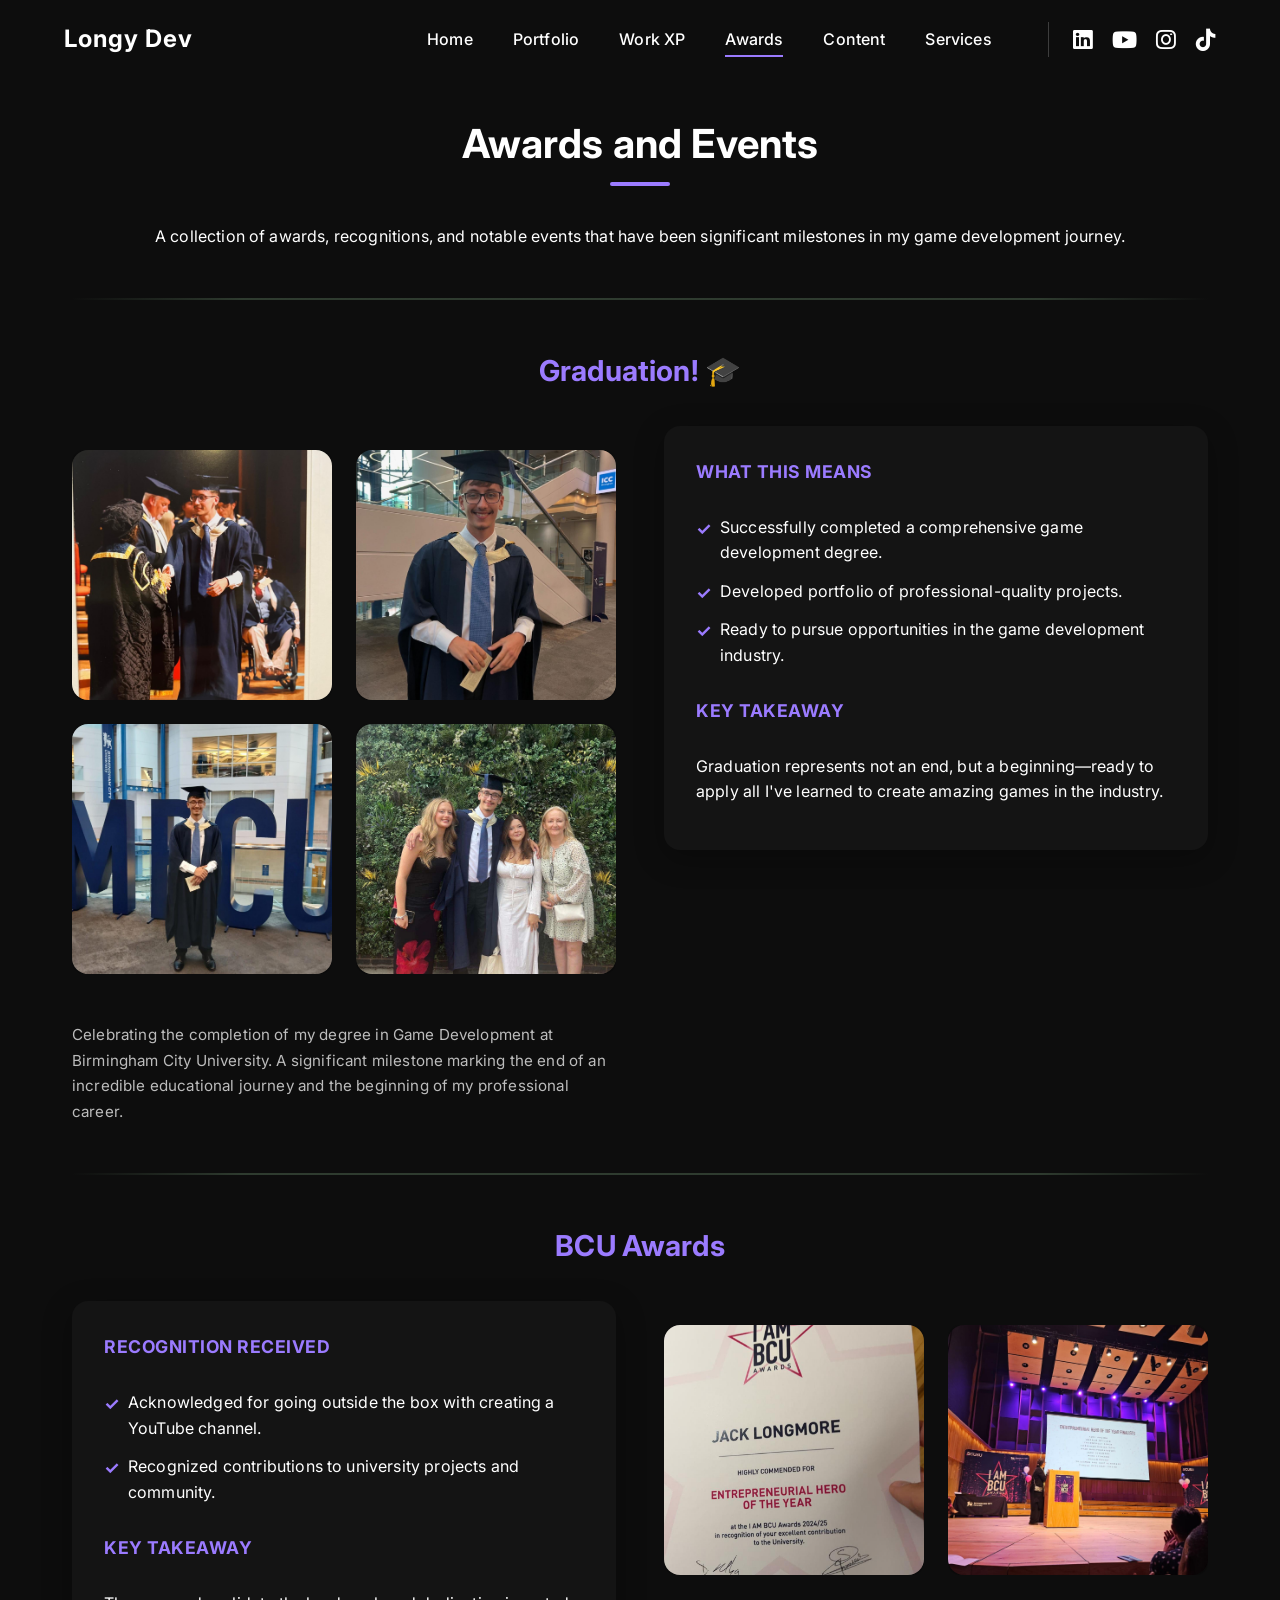
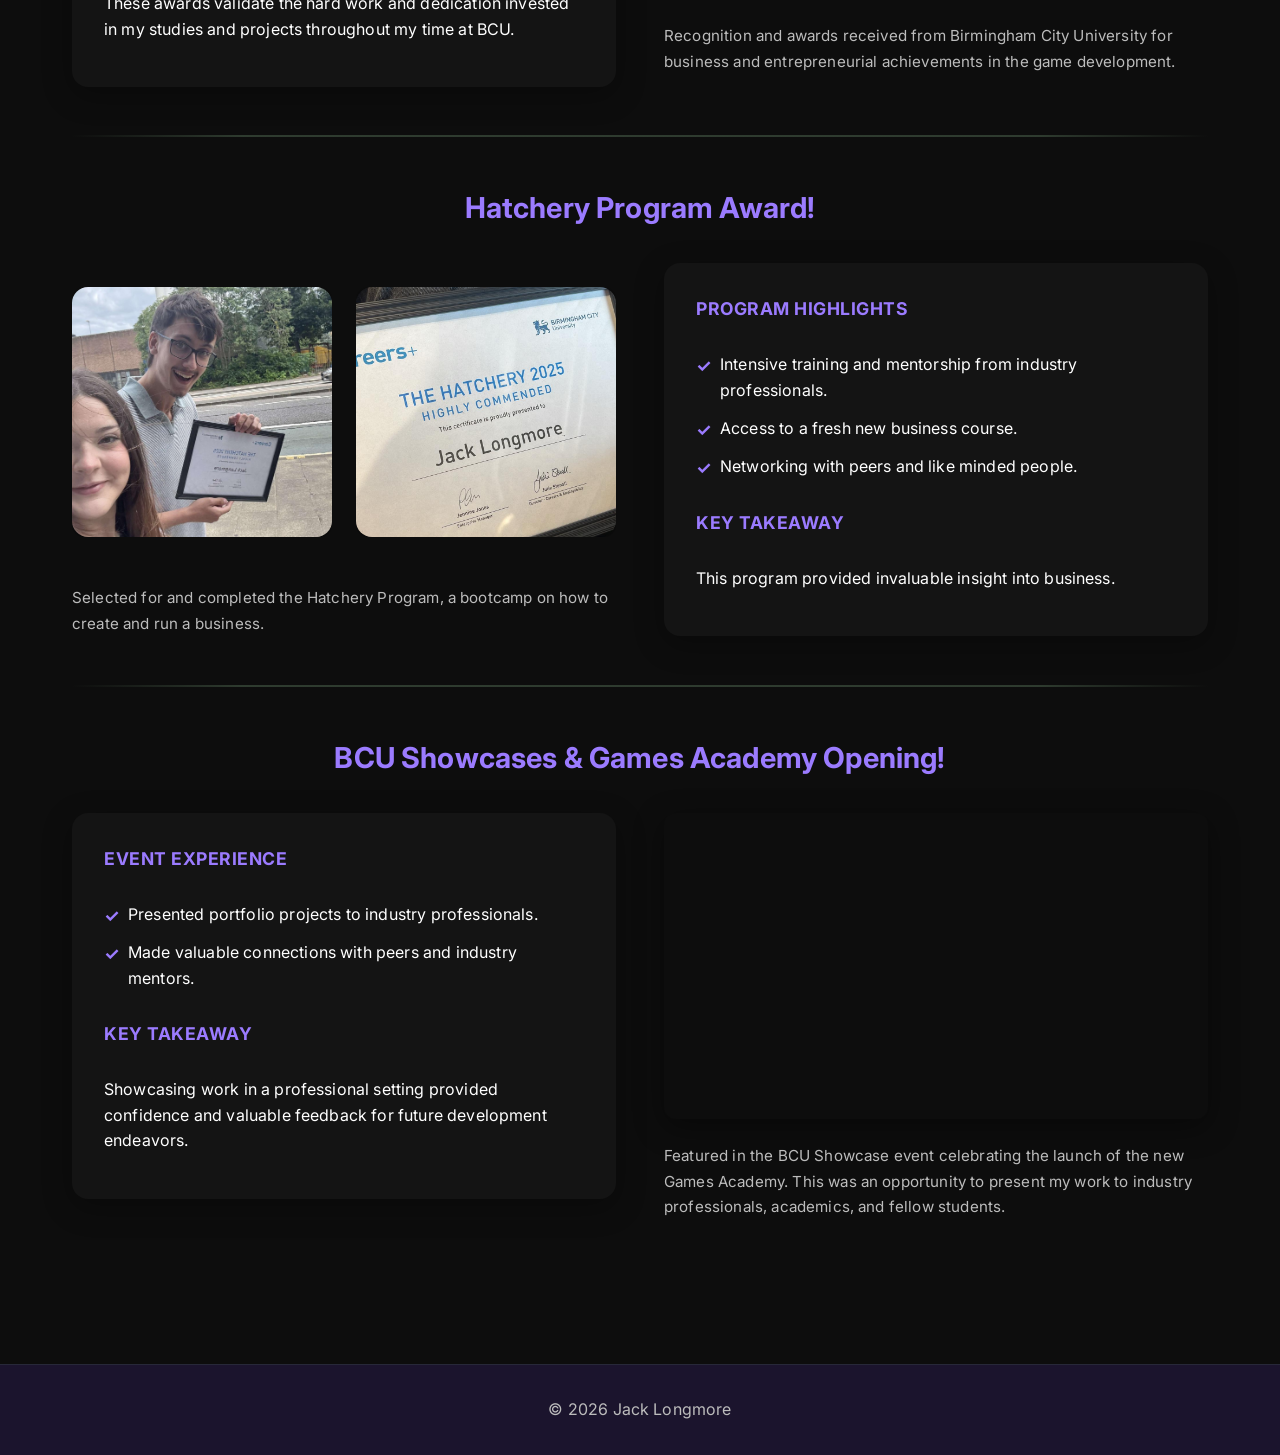
==== awards.html @ f1a42972 "Website" ====
<!DOCTYPE html>
<html lang="en">
<head>
  <meta charset="UTF-8" />
  <meta name="viewport" content="width=device-width, initial-scale=1.0" />
  <title>Awards - Jack Longmore</title>
  <link rel="icon" href="./NewImages/TempStudioLogo/My%20Logo%20Transparent.png" type="image/png">
  <link rel="apple-touch-icon" href="./NewImages/TempStudioLogo/My%20Logo%20Transparent.png">
  <!-- Google Fonts: Inter -->
  <link href="https://fonts.googleapis.com/css2?family=Inter:wght@400;600;700;900&display=swap" rel="stylesheet">
  <link rel="stylesheet" href="style.css" />
  <link rel="stylesheet" href="slideshow.css" />
  <link rel="stylesheet" href="expandable.css" />
  <link rel="stylesheet" href="contact.css" />
  <link rel="stylesheet" href="https://cdnjs.cloudflare.com/ajax/libs/font-awesome/6.5.1/css/all.min.css">
</head>
<body>

  <!-- Sidebar -->
  <div class="sidebar" style="display: none; opacity: 0; transition: opacity 0.3s ease; pointer-events: none;" id="mainSidebar">
    <a href="#events"><span>Awards</span></a>
  </div>

  <!-- Top navigation -->
  <nav>
    <div class="nav-left">
      <a href="index.html" class="nav-logo-link">
        <img id="logo" src="NewImages/TempStudioLogo/My%20Logo%20Transparent.png" alt="Longmore Game Studios LTD" class="nav-logo">
        <span>Longy Dev</span>
      </a>
    </div>
    <div class="nav-right">
      <a href="index.html">Home</a>
      <a href="portfolio.html">Portfolio</a>
      <a href="work-experience.html">Work XP</a>
      <a href="awards.html" class="current">Awards</a>
      <a href="content.html">Content</a>
      <a href="freelance.html">Services</a>
      <div class="socials">
        <a href="https://www.linkedin.com/in/jacklongmorein/" target="_blank"><i class="fab fa-linkedin"></i></a>
        <a href="https://www.youtube.com/@LongyDev" target="_blank"><i class="fab fa-youtube"></i></a>
        <a href="https://www.instagram.com/longy_dev" target="_blank"><i class="fab fa-instagram"></i></a>
        <a href="https://www.tiktok.com/@longydev" target="_blank"><i class="fab fa-tiktok"></i></a>
      </div>
    </div>
    <div class="nav-hamburger" id="navHamburger" onclick="this.classList.toggle('active'); document.getElementById('navDropdown').classList.toggle('active');">&#9776;</div>
    <div class="nav-dropdown" id="navDropdown">
      <a href="index.html" onclick="document.getElementById('navHamburger').classList.remove('active'); document.getElementById('navDropdown').classList.remove('active');">Home</a>
      <a href="portfolio.html" onclick="document.getElementById('navHamburger').classList.remove('active'); document.getElementById('navDropdown').classList.remove('active');">Portfolio</a>
      <a href="work-experience.html" onclick="document.getElementById('navHamburger').classList.remove('active'); document.getElementById('navDropdown').classList.remove('active');">Work XP</a>
      <a href="awards.html" class="current" onclick="document.getElementById('navHamburger').classList.remove('active'); document.getElementById('navDropdown').classList.remove('active');">Awards</a>
      <a href="content.html" onclick="document.getElementById('navHamburger').classList.remove('active'); document.getElementById('navDropdown').classList.remove('active');">Content</a>
      <a href="freelance.html" onclick="document.getElementById('navHamburger').classList.remove('active'); document.getElementById('navDropdown').classList.remove('active');">Services</a>
      <div class="dropdown-socials">
        <a href="https://www.linkedin.com/in/jacklongmorein/" target="_blank"><i class="fab fa-linkedin"></i></a>
        <a href="https://www.youtube.com/@LongyDev" target="_blank"><i class="fab fa-youtube"></i></a>
        <a href="https://www.instagram.com/longy_dev" target="_blank"><i class="fab fa-instagram"></i></a>
        <a href="https://www.tiktok.com/@longydev" target="_blank"><i class="fab fa-tiktok"></i></a>
      </div>
    </div>
  </nav>

  <!-- AWARDS AND EVENTS -->
  <section id="events" style="padding: 4rem 2rem;">
    <h2>Awards and Events</h2>

    <p style="text-align: center;">A collection of awards, recognitions, and notable events that have been significant milestones in my game development journey.</p>

    <!-- GRADUATION -->
    <div style="border-top: 2px solid rgba(124, 166, 126, 0.3); border-image: linear-gradient(to right, transparent, rgba(124, 166, 126, 0.3) 15%, rgba(124, 166, 126, 0.3) 85%, transparent) 1; margin: 3rem 0;"></div>
    
    <div class="project-showcase">
      <h3>Graduation! 🎓</h3>
      <div class="project-content">
        <div class="project-media">
          <div class="gallery">
            <div class="gallery-item"><img src="Images/SlideShow/Grad.png" alt="Graduation"></div>
            <div class="gallery-item"><img src="Images/SlideShow/Grad2.jpeg" alt="Graduation"></div>
            <div class="gallery-item"><img src="Images/SlideShow/Grad3.jpeg" alt="Graduation"></div>
            <div class="gallery-item"><img src="Images/SlideShow/Grad4.jpeg" alt="Graduation"></div>
          </div>
          <p>Celebrating the completion of my degree in Game Development at Birmingham City University. A significant milestone marking the end of an incredible educational journey and the beginning of my professional career.</p>
        </div>
        <div class="project-sidebar">
          <div class="card highlight">
            <h4>What This Means</h4>
            <ul>
              <li>Successfully completed a comprehensive game development degree.</li>
              <li>Developed portfolio of professional-quality projects.</li>
              <li>Ready to pursue opportunities in the game development industry.</li>
            </ul>
            <h4 style="margin-top: 1rem;">Key Takeaway</h4>
            <p>Graduation represents not an end, but a beginning—ready to apply all I've learned to create amazing games in the industry.</p>
          </div>
        </div>
      </div>
    </div>

    <!-- BCU AWARDS -->
    <div style="border-top: 2px solid rgba(124, 166, 126, 0.3); border-image: linear-gradient(to right, transparent, rgba(124, 166, 126, 0.3) 15%, rgba(124, 166, 126, 0.3) 85%, transparent) 1; margin: 3rem 0;"></div>
    
    <div class="project-showcase">
      <h3>BCU Awards</h3>
      <div class="project-content reverse">
        <div class="project-media">
          <div class="gallery">
            <div class="gallery-item"><img src="Images/SlideShow/BCU Awards.jpeg" alt="Award"></div>
            <div class="gallery-item"><img src="Images/SlideShow/Bcu Awards 2.jpeg" alt="Award"></div>
          </div>
          <p>Recognition and awards received from Birmingham City University for business and entrepreneurial achievements in the game development.</p>
        </div>
        <div class="project-sidebar">
          <div class="card highlight">
            <h4>Recognition Received</h4>
            <ul>
              <li>Acknowledged for going outside the box with creating a YouTube channel.</li>
              <li>Recognized contributions to university projects and community.</li>
            </ul>
            <h4 style="margin-top: 1rem;">Key Takeaway</h4>
            <p>These awards validate the hard work and dedication invested in my studies and projects throughout my time at BCU.</p>
          </div>
        </div>
      </div>
    </div>

    <!-- HATCHERY PROGRAM AWARD -->
    <div style="border-top: 2px solid rgba(124, 166, 126, 0.3); border-image: linear-gradient(to right, transparent, rgba(124, 166, 126, 0.3) 15%, rgba(124, 166, 126, 0.3) 85%, transparent) 1; margin: 3rem 0;"></div>
    
    <div class="project-showcase">
      <h3>Hatchery Program Award!</h3>
      <div class="project-content">
        <div class="project-media">
          <div class="gallery">
            <div class="gallery-item"><img src="Images/SlideShow/Hatchery.png" alt="Hatchery Award"></div>
             <div class="gallery-item"><img src="Images/SlideShow/Hathcery award.jpeg" alt="Hatchery Award"></div>
          </div>
          <p>Selected for and completed the Hatchery Program, a bootcamp on how to create and run a business.</p>
        </div>
        <div class="project-sidebar">
          <div class="card highlight">
            <h4>Program Highlights</h4>
            <ul>
              <li>Intensive training and mentorship from industry professionals.</li>
              <li>Access to a fresh new business course.</li>
              <li>Networking with peers and like minded people.</li>
            </ul>
            <h4 style="margin-top: 1rem;">Key Takeaway</h4>
            <p>This program provided invaluable insight into business.</p>
          </div>
        </div>
      </div>
    </div>

    <!-- BCU SHOWCASE -->
    <div style="border-top: 2px solid rgba(124, 166, 126, 0.3); border-image: linear-gradient(to right, transparent, rgba(124, 166, 126, 0.3) 15%, rgba(124, 166, 126, 0.3) 85%, transparent) 1; margin: 3rem 0;"></div>
    
    <div class="project-showcase">
      <h3>BCU Showcases & Games Academy Opening!</h3>
      <div class="project-content reverse">
        <div class="project-media">
          <video class="youtube-video" autoplay loop muted style="border-radius: 8px; width: 100%; height: 350px; object-fit: cover;">
            <source src="NewVideos/GamesAc.mp4" type="video/mp4">
          </video>
          <p>Featured in the BCU Showcase event celebrating the launch of the new Games Academy. This was an opportunity to present my work to industry professionals, academics, and fellow students.</p>
        </div>
        <div class="project-sidebar">
          <div class="card highlight">
            <h4>Event Experience</h4>
            <ul>
              <li>Presented portfolio projects to industry professionals.</li>
              <li>Made valuable connections with peers and industry mentors.</li>
            </ul>
            <h4 style="margin-top: 1rem;">Key Takeaway</h4>
            <p>Showcasing work in a professional setting provided confidence and valuable feedback for future development endeavors.</p>
          </div>
        </div>
      </div>
    </div>

  </section>

  <!-- Footer -->
  <footer>
    <p>© 2026 Jack Longmore</p>
  </footer>

  <!-- Preview Follower -->
  <div class="preview-follower" id="previewFollower">
    <img id="previewImage" src="" alt="Preview">
  </div>

  <script src="script.js"></script>
  <script>
    // Show/hide sidebar on scroll
    const sidebar = document.getElementById('mainSidebar');
    let hasScrolled = false;
    
    window.addEventListener('scroll', function() {
      if (window.scrollY > 100 && !hasScrolled) {
        hasScrolled = true;
        sidebar.style.display = 'flex';
        sidebar.style.opacity = '1';
        sidebar.style.pointerEvents = 'auto';
      } else if (window.scrollY <= 100 && hasScrolled) {
        hasScrolled = false;
        sidebar.style.opacity = '0';
        sidebar.style.pointerEvents = 'none';
        setTimeout(() => {
          sidebar.style.display = 'none';
        }, 300);
      }
    });
  </script>
</body>
</html>
---- style.css ----
@import url('https://fonts.googleapis.com/css2?family=Inter:wght@400;600;700;900&display=swap');
@import url('https://fonts.googleapis.com/css2?family=Poppins:wght@400;600;700&display=swap');

/* Freelance project card links */
/* Juicy pill-style links for freelance cards */
/* Simple accent color links for freelance cards */
.freelance-card-content a {
  color: var(--accent);
  text-decoration: none;
  font-weight: 600;
  margin-right: 1.2rem;
  transition: color 0.18s;
  position: relative;
}
.freelance-card-content a:last-child {
  margin-right: 0;
}
.freelance-card-content a:hover, .freelance-card-content a:focus {
  color: #fff;
  text-decoration: underline;
  outline: none;
}
.freelance-card-links {
  margin-top: auto;
  padding-top: 1rem;
  display: flex;
  gap: 1.2rem;
  flex-wrap: wrap;
}
/* =========================================================
   FREELANCE PAGE CUSTOM STYLES
========================================================= */

/* Override muted text colour on the freelance page only */
.page-freelance {
  --text-muted: #e0e0e0;
}
.page-freelance [style*="text-muted"] {
  font-size: 1rem !important;
}



.freelance-section {
  padding: 4rem 2rem;
  max-width: 1000px;
  margin: 0 auto 2rem auto;
}

.freelance-cards {
  display: grid;
  grid-template-columns: repeat(3, 1fr);
  gap: 1.8rem;
  max-width: 1000px;
  margin: 0 auto;
}

.freelance-card {
  display: flex;
  flex-direction: column;
  background: rgba(40,40,40,0.85);
  border-radius: 12px;
  overflow: hidden;
  border: 1px solid rgba(151, 217, 154,0.15);
  box-shadow: 0 4px 20px rgba(0,0,0,0.25);
  transition: transform 0.25s ease, box-shadow 0.25s ease, border-color 0.25s ease;
}
.freelance-card:hover {
  transform: translateY(-6px);
  box-shadow: 0 12px 32px rgba(0,0,0,0.4);
  border-color: rgba(151, 217, 154,0.5);
}

.freelance-card img {
  width: 100%;
  height: 180px;
  object-fit: cover;
  display: block;
  border-bottom: 2px solid rgba(151, 217, 154,0.2);
}

.freelance-card-content {
  flex: 1;
  min-width: 0;
  padding: 1.4rem;
  display: flex;
  flex-direction: column;
}

.freelance-card-content h3 {
  color: var(--accent);
  margin-bottom: 0.7rem;
  font-size: 1.25rem;
}

.freelance-card-content p {
  color: #fff;
  line-height: 1.6;
  font-size: 1rem;
  margin-bottom: 0.7rem;
}


.freelance-review-grid {
  display: grid;
  grid-template-columns: 1fr 1fr;
  gap: 2rem;
  max-width: 900px;
  margin: 0 auto;
}

.freelance-review-card {
  display: flex;
  position: relative;
  background: rgba(30,30,30,0.9);
  border: 1px solid rgba(255,255,255,0.07);
  border-radius: 14px;
  padding: 2.2rem 2rem 1.8rem;
  flex-direction: column;
  align-items: flex-start;
  gap: 0;
  overflow: hidden;
}
.freelance-review-card::before {
  content: '\201C';
  position: absolute;
  top: -0.6rem;
  left: 1.2rem;
  font-size: 6rem;
  line-height: 1;
  color: var(--accent);
  opacity: 0.18;
  font-family: Georgia, serif;
  pointer-events: none;
}

.freelance-review-card p {
  font-size: 0.96rem;
  line-height: 1.8;
  color: #d0d0d0;
  margin-bottom: 1.2rem;
  position: relative;
  z-index: 1;
}

.freelance-review-card .review-author {
  color: var(--accent);
  font-weight: 700;
  font-size: 0.93rem;
  letter-spacing: 0.02em;
}
.freelance-review-card .review-role {
  color: rgba(255,255,255,0.4);
  font-size: 0.82rem;
  margin-top: 0.15rem;
}

/* Project Types grid */
.freelance-packages-grid {
  display: grid;
  grid-template-columns: 1fr 1fr;
  gap: 2rem;
  margin-bottom: 2rem;
}

@media (max-width: 900px) {
  .freelance-review-grid,
  .freelance-packages-grid {
    grid-template-columns: 1fr;
    gap: 1.2rem;
  }
  .freelance-cards {
    grid-template-columns: 1fr 1fr;
  }
  .freelance-section {
    padding: 2.5rem 1rem;
  }
}

@media (max-width: 600px) {
  .freelance-cards {
    grid-template-columns: 1fr;
  }
  .freelance-review-card {
    padding: 1.2rem;
  }
  .freelance-section {
    padding: 1.5rem 0.5rem;
  }
}

/* =========================================================
   WHAT I'VE BUILT — EDITORIAL CARD LAYOUT
========================================================= */

.built-grid {
  display: grid;
  grid-template-columns: 1fr 1fr;
  gap: 1.6rem;
  max-width: 1000px;
  margin: 0 auto;
}

/* Base card */
.built-card {
  position: relative;
  border-radius: 14px;
  overflow: hidden;
  background: rgba(24,24,24,0.95);
  border: 1px solid rgba(255,255,255,0.07);
  display: flex;
  flex-direction: column;
  transition: transform 0.28s ease, box-shadow 0.28s ease, border-color 0.28s ease;
}
.built-card:hover {
  transform: translateY(-6px);
  box-shadow: 0 20px 48px rgba(0,0,0,0.55);
  border-color: rgba(151, 217, 154,0.3);
}

/* Featured card spans both columns, side-by-side layout */
.built-card--featured {
  grid-column: 1 / -1;
  flex-direction: row;
}

/* Image wrapper */
.built-card-img {
  position: relative;
  overflow: hidden;
}
.built-card--featured .built-card-img {
  flex: 0 0 55%;
  min-height: 300px;
}
.built-card:not(.built-card--featured) .built-card-img {
  height: 210px;
}

.built-card-img img {
  width: 100%;
  height: 100%;
  object-fit: cover;
  display: block;
  transition: transform 0.45s ease;
}
.built-card:hover .built-card-img img {
  transform: scale(1.05);
}

/* Gradient edge fade — right-edge for featured, bottom for others */
.built-card--featured .built-card-img::after {
  content: '';
  position: absolute;
  inset: 0;
  background: linear-gradient(to right, transparent 55%, rgba(24,24,24,0.85) 100%);
  pointer-events: none;
}
.built-card:not(.built-card--featured) .built-card-img::after {
  content: '';
  position: absolute;
  inset: 0;
  background: linear-gradient(to bottom, transparent 45%, rgba(24,24,24,0.75) 100%);
  pointer-events: none;
}

/* Pill tag badge */
.built-tag {
  position: absolute;
  top: 1rem;
  left: 1rem;
  padding: 0.28rem 0.75rem;
  border-radius: 20px;
  font-size: 0.7rem;
  font-weight: 700;
  letter-spacing: 0.09em;
  text-transform: uppercase;
  z-index: 2;
  backdrop-filter: blur(8px);
}
.built-tag--steam {
  background: rgba(151, 217, 154,0.2);
  color: #b0e0b2;
  border: 1px solid rgba(151, 217, 154,0.55);
}
.built-tag--vr {
  background: rgba(78,201,201,0.18);
  color: #82eaea;
  border: 1px solid rgba(78,201,201,0.5);
}
.built-tag--industry {
  background: rgba(212,175,55,0.18);
  color: #ecd06e;
  border: 1px solid rgba(212,175,55,0.5);
}

/* Card body */
.built-card-body {
  flex: 1;
  padding: 1.5rem;
  display: flex;
  flex-direction: column;
}
.built-card--featured .built-card-body {
  padding: 2rem 2.2rem;
  justify-content: center;
}

.built-card-body h3 {
  color: var(--accent);
  margin-bottom: 0.65rem;
  font-size: 1.15rem;
}
.built-card--featured .built-card-body h3 {
  font-size: 1.5rem;
}

.built-card-body p {
  color: #cccccc;
  font-size: 0.93rem;
  line-height: 1.65;
  margin-bottom: 0.5rem;
}

/* Pill-style link buttons */
.built-card-links {
  margin-top: auto;
  padding-top: 1.1rem;
  border-top: 1px solid rgba(255,255,255,0.07);
  display: flex;
  gap: 1.4rem;
  flex-wrap: wrap;
}
.built-card-links a {
  display: inline-flex;
  align-items: center;
  gap: 0.4rem;
  font-size: 0.85rem;
  font-weight: 600;
  text-decoration: none;
  transition: color 0.2s ease, gap 0.2s ease;
  color: var(--accent);
}

.built-card-links a:hover {
  color: #fff;
}

.built-card-links a.link-secondary {
  color: rgba(151, 217, 154,0.6);
}
.built-card-links a.link-secondary:hover {
  color: var(--accent);
}

@media (max-width: 750px) {
  .built-grid {
    grid-template-columns: 1fr;
  }
  .built-card--featured {
    flex-direction: column;
  }
  .built-card--featured .built-card-img {
    flex: none;
    min-height: 200px;
    height: 220px;
  }
  .built-card--featured .built-card-img::after {
    background: linear-gradient(to bottom, transparent 45%, rgba(24,24,24,0.75) 100%);
  }
}

/* =========================================================
   HOW I WORK — PROCESS STEPS
========================================================= */

.how-steps {
  display: grid;
  grid-template-columns: repeat(4, 1fr);
  gap: 0;
  position: relative;
  max-width: 1000px;
  margin: 0 auto;
}

/* Connecting line behind all steps */
.how-steps::before {
  content: '';
  position: absolute;
  top: 2.2rem;
  left: calc(12.5% - 0px);
  right: calc(12.5% - 0px);
  height: 2px;
  background: linear-gradient(to right, transparent, rgba(151, 217, 154,0.35) 10%, rgba(151, 217, 154,0.35) 90%, transparent);
  z-index: 0;
}

.how-step {
  position: relative;
  text-align: center;
  padding: 0 1rem 1.5rem;
  z-index: 1;
  transition: transform 0.25s ease;
}
.how-step:hover {
  transform: translateY(-4px);
}

/* Number bubble */
.how-step-num {
  width: 4.2rem;
  height: 4.2rem;
  background: #1a1a1a;
  border: 2px solid var(--accent);
  border-radius: 50%;
  display: flex;
  align-items: center;
  justify-content: center;
  margin: 0 auto 1.4rem;
  font-size: 1.3rem;
  font-weight: 800;
  color: var(--accent);
  position: relative;
  z-index: 2;
  box-shadow: 0 0 0 6px rgba(151, 217, 154,0.08);
  transition: background 0.25s, box-shadow 0.25s;
}
.how-step:hover .how-step-num {
  background: #1e2b1f;
  box-shadow: 0 0 0 8px rgba(151, 217, 154,0.12);
}

.how-step h4 {
  color: #ffffff;
  font-size: 0.95rem;
  font-weight: 700;
  margin-bottom: 0.6rem;
}

.how-step p {
  color: rgba(255,255,255,0.55);
  font-size: 0.88rem;
  line-height: 1.65;
}

@media (max-width: 700px) {
  .how-steps {
    grid-template-columns: 1fr 1fr;
    gap: 2rem 1rem;
  }
  .how-steps::before {
    display: none;
  }
}
@media (max-width: 420px) {
  .how-steps {
    grid-template-columns: 1fr;
    gap: 2rem;
  }
}

/* =========================================================
   PRICING SECTION
========================================================= */

.pricing-card {
  max-width: 580px;
  margin: 0 auto;
  background: rgba(24,24,24,0.95);
  border: 1px solid rgba(255,255,255,0.07);
  border-top: 3px solid var(--accent);
  border-radius: 14px;
  padding: 2.4rem 2.4rem 2rem;
}

.pricing-list {
  list-style: none;
  padding: 0;
  margin: 0 0 1.8rem;
}

.pricing-list li {
  display: flex;
  align-items: center;
  justify-content: center;
  gap: 0.9rem;
  padding: 0.85rem 0;
  border-bottom: 1px solid rgba(255,255,255,0.05);
  color: #e0e0e0;
  font-size: 0.95rem;
  line-height: 1.5;
  text-align: center;
}

.pricing-list li:last-child {
  border-bottom: none;
}

.pricing-list li .pricing-check {
  flex-shrink: 0;
  width: 1.5rem;
  height: 1.5rem;
  background: rgba(151, 217, 154,0.12);
  border: 1px solid rgba(151, 217, 154,0.3);
  border-radius: 50%;
  display: flex;
  align-items: center;
  justify-content: center;
  font-size: 0.7rem;
  color: var(--accent);
  margin-top: 0.05rem;
}

.pricing-note {
  color: rgba(255,255,255,0.4);
  font-size: 0.88rem;
  text-align: center;
  margin: 0 0 1.8rem;
  font-style: italic;
}

.pricing-cta {
  text-align: center;
  padding-top: 1.4rem;
  border-top: 1px solid rgba(255,255,255,0.06);
}

.pricing-cta a {
  display: inline-block;
  background: var(--accent);
  color: #1a1a1a;
  font-weight: 700;
  font-size: 0.9rem;
  padding: 0.7rem 1.8rem;
  border-radius: 6px;
  text-decoration: none;
  transition: background 0.2s, transform 0.2s;
}

.pricing-cta a:hover {
  background: #9af0a0;
  transform: translateY(-2px);
  box-shadow: 0 5px 20px rgba(125, 228, 130, 0.3);
}

/* Unify .card.highlight for testimonials and packages */
.card.highlight {
  border-radius: 10px;
  box-shadow: 0 2px 12px rgba(0,0,0,0.12);
  padding: 2rem;
  margin: 0;
}

@media (max-width: 600px) {
  .card.highlight {
    padding: 1.2rem !important;
  }
}
@media (min-width: 901px) {
  .featured-hero-info-mobile {
    padding: 1.2rem 1.8rem;
    text-align: center;
    display: flex;
    flex-direction: column;
    align-items: center;
  }
  .featured-hero-info-mobile .featured-badge {
    font-size: 0.85rem;
    padding: 0.3rem 1rem;
    margin-bottom: 0.6rem;
    background: var(--accent);
    color: #222;
    font-weight: 800;
    border-radius: 6px;
    letter-spacing: 1px;
    box-shadow: 0 2px 12px 0 rgba(151, 217, 154,0.12);
    text-transform: uppercase;
  }
  .featured-hero-info-mobile h3 {
    font-size: 1.6rem;
    font-weight: 900;
    color: #fff;
    margin-bottom: 0.4rem;
    letter-spacing: 0.5px;
    text-shadow: 0 2px 12px rgba(0,0,0,0.18);
  }
  .featured-hero-info-mobile p {
    font-size: 0.95rem;
    color: var(--text-muted);
    margin-bottom: 0.7rem;
    line-height: 1.5;
    max-width: 600px;
  }
  .featured-hero-info-mobile .featured-link-text {
    font-size: 0.9rem;
    font-weight: 700;
    color: var(--accent);
    margin-top: 0.1rem;
    letter-spacing: 0.5px;
  }
}
@media (min-width: 901px) {
  .featured-hero {
    background: var(--card-bg);
    border-radius: 16px;
    margin-bottom: 1.2rem;
    position: static;
    z-index: auto;
  }
}
@media (max-width: 700px) {
  .gamejam-gallery {
    display: flex;
    flex-direction: column;
    align-items: center;
    gap: 1.5rem;
    margin-bottom: 4rem;
  }
  .gamejam-card {
    display: flex;
    flex-direction: column;
    align-items: center;
    text-decoration: none;
    background: var(--card-bg);
    border-radius: 14px;
    box-shadow: 0 4px 16px rgba(0,0,0,0.10);
    padding: 1.2rem 0.5rem !important;
    width: 98vw !important;
    max-width: 98vw !important;
    margin: 0 auto 0 auto !important;
    transition: transform 0.2s;
  }
  .gamejam-card img {
    width: 100%;
    height: 38vw !important;
    min-height: 120px;
    max-height: 180px;
    object-fit: cover;
    border-radius: 10px;
    margin-bottom: 1.1rem;
  }
}
@media (max-width: 768px) {
  .project-content {
    display: flex !important;
    flex-direction: column !important;
  }
  .project-media {
    order: 1 !important;
    width: 100% !important;
    margin-bottom: 1.2rem !important;
  }
  .project-media .youtube-video,
  .project-media video {
    width: 100% !important;
    height: auto !important;
    margin-bottom: 0.7rem !important;
    border-radius: 12px !important;
  }
  .project-media .project-gallery {
    display: flex !important;
    flex-wrap: wrap !important;
    gap: 0.5rem !important;
    margin-bottom: 0.7rem !important;
    justify-content: center !important;
  }
  .project-media .project-gallery img,
  .project-media .gallery-placeholder {
    width: 48% !important;
    min-width: 120px !important;
    max-width: 180px !important;
    border-radius: 10px !important;
    margin-bottom: 0.5rem !important;
  }
  .project-info {
    order: 2 !important;
    width: 100% !important;
    margin-top: 0 !important;
    padding: 1.2rem 0.5rem !important;
  }
}
@media (max-width: 768px) {
  .banner > div[style*="background: linear-gradient"] {
    background: linear-gradient(to bottom, rgba(26, 26, 26, 1) 0%, rgba(26, 26, 26, 0.98) 20%, rgba(26, 26, 26, 0.85) 40%, rgba(26, 26, 26, 0.5) 65%, rgba(26, 26, 26, 0.1) 85%, transparent 100%) !important;
  }
}
@media (max-width: 768px) {
  .banner {
    flex-direction: column !important;
    align-items: center !important;
    justify-content: center !important;
    padding: 1.5rem 1rem !important;
    min-height: 60vh !important;
    text-align: center !important;
  }
  .banner > div[style*="flex: 0.6"] {
    align-items: center !important;
    text-align: center !important;
    width: 100% !important;
    margin: 0 auto !important;
  }
  .banner h1,
  .banner p {
    text-align: center !important;
    width: 100% !important;
    margin-left: 0 !important;
    margin-right: 0 !important;
  }
  .banner div[style*="display: flex; gap: 1rem;"] {
    justify-content: center !important;
    flex-wrap: wrap !important;
    width: 100% !important;
    margin: 0 auto !important;
  }
}
@media (max-width: 768px) {
  .featured-hero {
    box-shadow: none;
    border: 1px solid rgba(151, 217, 154, 0.15);
    background: var(--card-bg);
    border-radius: 16px;
    margin-bottom: 1.2rem;
    position: static;
    z-index: auto;
    display: flex;
    flex-direction: column;
    min-height: 100%;
  }
  .featured-hero-link {
    border-radius: 16px;
    overflow: hidden;
    display: flex;
    flex-direction: column;
    height: 100%;
  }
  .featured-hero-video {
    aspect-ratio: 16 / 9;
    border-radius: 16px 16px 0 0;
    min-height: unset;
    max-height: 220px;
    width: 100%;
    overflow: hidden;
    position: relative;
  }
  .featured-hero-video video {
    width: 100%;
    height: 100%;
    object-fit: cover;
    border-radius: 16px 16px 0 0;
  }
  .featured-hero-overlay {
    display: none !important;
  }
  .featured-hero-content, .featured-hero-info-mobile {
    padding: 1.2rem;
    background: none;
    text-align: left;
  }
  .featured-badge {
    font-size: 0.8rem;
    padding: 0.3rem 0.8rem;
    margin-bottom: 0.5rem;
    background: var(--accent);
    color: #222;
    box-shadow: none;
    letter-spacing: 0.5px;
    display: inline-block;
  }
  .featured-hero-content h3, .featured-hero-info-mobile h3 {
    font-size: 1.3rem;
    font-weight: 700;
    color: #fff;
    margin-bottom: 0.3rem;
    letter-spacing: 0.2px;
    text-shadow: none;
  }
  .featured-hero-content p, .featured-hero-info-mobile p {
    font-size: 0.9rem;
    color: var(--text-muted);
    font-weight: 400;
    margin-bottom: 0.5rem;
    text-shadow: none;
  }
  .featured-link-text {
    font-size: 0.9rem;
    font-weight: 600;
    color: var(--accent);
    text-shadow: none;
  }
  .featured-duo {
    grid-template-columns: 1fr;
    gap: 1.2rem;
  }
  .featured-duo-info {
    padding: 1.2rem;
  }
}
@media (max-width: 768px) {
  .featured-hero {
    background: var(--card-bg);
    border-radius: 16px;
    margin-bottom: 1.2rem;
    position: static;
    z-index: auto;
  }
  .featured-hero-link {
    border-radius: 16px;
    overflow: hidden;
  }
  .featured-hero-video {
    aspect-ratio: 16 / 9;
    border-radius: 16px 16px 0 0;
    min-height: unset;
    max-height: 220px;
    width: 100%;
    overflow: hidden;
  }
  .featured-hero-video video {
    width: 100%;
    height: 100%;
    object-fit: cover;
    border-radius: 16px 16px 0 0;
  }
  .featured-hero-overlay {
    position: absolute;
    inset: 0;
    background: linear-gradient(to top, rgba(26, 26, 26, 0.95) 0%, rgba(26, 26, 26, 0.5) 60%, transparent 100%);
    display: flex;
    align-items: flex-end;
    justify-content: center;
    padding: 1rem;
    border-radius: 0 0 16px 16px;
  }
  .featured-hero-content {
    max-width: 100%;
    padding: 1.2rem;
    text-align: left;
  }
  .featured-badge {
    font-size: 0.8rem;
    padding: 0.3rem 0.8rem;
    margin-bottom: 0.5rem;
    background: var(--accent);
    color: #222;
    box-shadow: none;
    letter-spacing: 0.5px;
  }
  .featured-hero-content h3 {
    font-size: 1.3rem;
    font-weight: 700;
    color: #fff;
    margin-bottom: 0.3rem;
    letter-spacing: 0.2px;
    text-shadow: none;
  }
  .featured-hero-content p {
    font-size: 0.9rem;
    color: var(--text-muted);
    font-weight: 400;
    margin-bottom: 0.5rem;
    text-shadow: none;
  }
  .featured-link-text {
    font-size: 0.9rem;
    font-weight: 600;
    color: var(--accent);
    text-shadow: none;
  }
  .featured-duo {
    grid-template-columns: 1fr;
    gap: 1.2rem;
  }
  .featured-duo-info {
    padding: 1.2rem;
  }
}
/* Fix default link color for featured-hero-link */
.featured-hero-link,
.featured-hero-link:visited,
.featured-hero-link:active,
.featured-hero-link:hover {
  color: inherit;
  text-decoration: none;
}
.featured-hero-link * {
  color: inherit;
}

/* =========================================================
   BASE & VARIABLES
========================================================= */
:root {
  --accent: #9b7bff;
  --dark: #7d5ae8;
  --darker: #1b142d;
  --bg: #0d0d0d;
  --card-bg: #141414;
  --text: #ffffff;
  --text-muted: #bcbcbc;
  --nav-height: 80px;
}

* {
  margin: 0;
  padding: 0;
  box-sizing: border-box;
}

html {
  scroll-behavior: smooth;
  scroll-padding-top: calc(var(--nav-height) + 20px);
}

body {
  font-family: 'Inter', 'Poppins', Arial, Helvetica, sans-serif;
  font-size: 1rem;
  font-weight: 400;
  letter-spacing: 0.01em;
  background: var(--bg);
  color: var(--text);
  line-height: 1.6;
  overflow-x: hidden;
}

/* =========================================================
   NAVIGATION
========================================================= */
nav {
  position: fixed;
  top: 0;
  left: 0;
  right: 0;
  z-index: 1000;
  height: var(--nav-height);
  display: flex;
  align-items: center;
  justify-content: space-between;
  padding: 0 5%;
  background: transparent;
  backdrop-filter: none;
  border-bottom: 1px solid transparent;
  transition: background 0.4s ease, backdrop-filter 0.4s ease, border-color 0.4s ease;
}

nav.scrolled {
  background: transparent;
  backdrop-filter: none;
  border-bottom: 1px solid transparent;
  box-shadow: none;
}

nav .nav-left {
  font-size: 1.5rem;
  font-weight: 700;
  color: var(--text);
  display: flex;
  align-items: center;
  gap: 1rem;
}

.nav-logo-link {
  display: flex;
  align-items: center;
  text-decoration: none;
  color: var(--text);
  letter-spacing: 0.04em;
}

.brand-logo-crop {
  position: relative;
  display: block;
  overflow: hidden;
  flex: none;
}

.brand-logo-crop img {
  position: absolute;
  top: 50%;
  left: 50%;
  display: block;
  width: 100%;
  height: 100%;
  object-fit: contain;
  transform: translate(-50%, -50%);
}

.brand-logo-crop-nav {
  width: 58px;
  height: 58px;
}

.hero-brand-heading {
  margin: 0 0 0.25rem;
  line-height: 0;
}

.brand-logo-crop-hero {
  width: min(72vw, 440px);
  aspect-ratio: 1;
  overflow: visible;
}

.hero-brand-heading img {
  transform-origin: center;
  scale: 1 1;
  rotate: 0deg;
  transition: scale 90ms cubic-bezier(0.2, 0.8, 0.25, 1), rotate 100ms ease-out, transform-origin 100ms ease-out;
}

.hero-brand-heading.is-morphing img {
  transform-origin: var(--logo-origin, center);
  scale: var(--logo-scale-x, 1) var(--logo-scale-y, 1);
  rotate: var(--logo-rotation, 0deg);
}

.hero-studio-label {
  color: var(--accent);
  font-family: 'Sora', 'Inter', 'Poppins', Arial, Helvetica, sans-serif;
  font-size: 1rem;
  font-weight: 600;
  margin: 0;
}

.hero-scroll-cue {
  position: absolute;
  left: 50%;
  bottom: 2rem;
  display: grid;
  width: 44px;
  height: 44px;
  place-items: center;
  color: #fff;
  border: 1px solid rgba(255, 255, 255, 0.35);
  border-radius: 50%;
  text-decoration: none;
  transform: translateX(-50%);
  animation: hero-scroll-hint 1.8s ease-in-out infinite;
}

.hero-scroll-cue:hover {
  color: var(--accent);
  border-color: var(--accent);
}

@keyframes hero-scroll-hint {
  0%, 100% { translate: 0 0; }
  50% { translate: 0 7px; }
}

@media (prefers-reduced-motion: reduce) {
  .hero-scroll-cue {
    animation: none;
  }

  .hero-brand-heading img {
    transition: none;
  }
}

.nav-logo-link span {
  color: #fff;
}

.nav-logo {
  display: none;
}

nav .nav-right {
  display: flex;
  align-items: center;
  gap: 2.5rem;
}

nav .nav-right > a {
  color: var(--text);
  text-decoration: none;
  font-weight: 500;
  position: relative;
  transition: color 0.3s;
}

nav .nav-right > a:hover,
nav .nav-right > a.current {
  color: #fff;
}

nav .nav-right > a::after {
  content: '';
  position: absolute;
  bottom: -5px;
  left: 0;
  width: 0;
  height: 2px;
  background: var(--accent);
  transition: width 0.3s;
}

nav .nav-right > a:hover::after,
nav .nav-right > a.current::after {
  width: 100%;
}

nav .socials {
  display: flex;
  gap: 1.2rem;
  padding-left: 1.5rem;
  margin-left: 1rem;
  border-left: 1px solid rgba(255, 255, 255, 0.2);
}

nav .socials a {
  color: var(--text);
  font-size: 1.4rem;
  transition: all 0.3s;
}

nav .socials a:hover {
  color: var(--accent);
  transform: translateY(-3px);
}

/* =========================================================
   SIDEBAR
========================================================= */
.sidebar {
  position: fixed;
  left: 2%;
  top: 50%;
  transform: translateY(-50%);
  z-index: 999;
  display: flex;
  flex-direction: column;
  gap: 1.5rem;
}

.sidebar a {
  display: flex;
  align-items: center;
  gap: 0.8rem;
  color: var(--text-muted);
  text-decoration: none;
  font-size: 0.9rem;
  transition: all 0.3s;
  opacity: 0.7;
}

.sidebar a::before {
  content: '';
  width: 8px;
  height: 8px;
  border-radius: 50%;
  background: var(--text-muted);
  transition: all 0.3s;
  flex-shrink: 0;
}

.sidebar a:hover,
.sidebar a.active {
  color: var(--accent);
  opacity: 1;
}

.sidebar a:hover::before,
.sidebar a.active::before {
  background: var(--accent);
  width: 12px;
  height: 12px;
}

/* =========================================================
   BANNER
========================================================= */
.banner {
  position: relative;
  height: 100vh;
  min-height: 750px;
  display: flex;
  align-items: center;
  justify-content: center;
  background: linear-gradient(90deg, rgba(0, 0, 0, 0.98) 0%, rgba(0, 0, 0, 0.82) 35%, rgba(0, 0, 0, 0.65) 60%, rgba(0, 0, 0, 0.3) 100%);
  background-size: cover;
  background-position: center;
  overflow: hidden;
  margin-top: 0;
  perspective: 1000px;
}

.banner::before {
  content: '';
  position: absolute;
  inset: 0;
  background: radial-gradient(circle at 18% 48%, rgba(255, 255, 255, 0.09) 0%, transparent 42%);
}

.banner-overlay {
  position: absolute;
  inset: 0;
  background: linear-gradient(to bottom, rgba(0,0,0,0.3), rgba(0,0,0,0.6)), linear-gradient(to right, transparent 0%, transparent 100%);
  z-index: 1;
  animation: fadeInOverlay 1.5s ease-out;
}

.banner-video {
  position: absolute;
  inset: 0;
  width: 100%;
  height: 100%;
  object-fit: cover;
}

.banner-video-fade {
  position: absolute;
  inset: 0;
  background: linear-gradient(to bottom, rgba(0, 0, 0, 0.75) 0%, rgba(0, 0, 0, 0.35) 40%, rgba(0, 0, 0, 0.55) 70%, #0d0d0d 100%);
}

@media (prefers-reduced-motion: reduce) {
  .banner-video {
    display: none;
  }
}

.banner-content {
  position: relative;
  z-index: 2;
  text-align: center;
  padding: 0 2rem;
  animation: fadeInUp 1s ease-out;
}

.banner-content h1 {
  font-size: 4rem;
  font-weight: 700;
  margin-bottom: 1rem;
  color: var(--text);
  text-shadow: 2px 2px 8px rgba(0,0,0,0.5);
}

.banner-content p {
  font-size: 1.5rem;
  color: var(--text-muted);
}

.hero-content-panel {
  min-width: 0;
  padding: 7rem clamp(2rem, 6vw, 6rem) 4rem;
}

.centered-shell {
  max-width: 1120px;
  margin: 0 auto;
  padding-left: 1.25rem;
  padding-right: 1.25rem;
}

.section-block {
  padding-top: 5.5rem;
  padding-bottom: 2rem;
}

.section-heading {
  text-align: center;
  max-width: 760px;
  margin: 0 auto 2.5rem auto;
}

.section-heading.narrow {
  max-width: 680px;
}

.vision-statement {
  max-width: 60ch;
  margin: 1.25rem auto 0;
  color: var(--text-muted);
  line-height: 1.75;
  font-size: 1.05rem;
}

.eyebrow {
  color: var(--accent);
  text-transform: uppercase;
  letter-spacing: 0.18em;
  font-weight: 700;
  font-size: 0.78rem;
  margin-bottom: 1rem;
}

.section-heading h2 {
  font-size: clamp(2rem, 4vw, 3rem);
  margin: 0;
  line-height: 1.12;
  color: var(--text);
}

.story-split {
  display: grid;
  grid-template-columns: 1.4fr 0.8fr;
  gap: 2rem;
  align-items: center;
}

.story-copy {
  max-width: 700px;
}

.story-copy p {
  color: rgba(255,255,255,0.8);
  line-height: 1.8;
  margin-bottom: 1.2rem;
  font-size: 1.06rem;
}

.owner-card {
  background: rgba(255,255,255,0.02);
  border: 1px solid rgba(255,255,255,0.08);
  border-radius: 22px;
  padding: 2rem 1.5rem;
  text-align: center;
  min-height: 260px;
  display: flex;
  flex-direction: column;
  justify-content: center;
  align-items: center;
}

.owner-badge {
  width: 110px;
  height: 110px;
  border-radius: 50%;
  display: grid;
  place-items: center;
  background: linear-gradient(135deg, rgba(255,255,255,0.18), rgba(255,255,255,0.04));
  border: 1px solid rgba(255,255,255,0.16);
  font-size: 3rem;
  font-weight: 800;
  margin-bottom: 1.25rem;
  color: var(--text);
}

.owner-photo {
  width: 100%;
  max-width: 320px;
  height: auto;
  aspect-ratio: 4 / 3;
  object-fit: cover;
  object-position: center center;
  border: 1px solid rgba(255, 255, 255, 0.16);
  border-radius: 18px;
  margin-bottom: 1.25rem;
  filter: saturate(0.85);
}

.owner-card h3 {
  color: var(--text);
  font-size: 1.7rem;
  margin-bottom: 0.35rem;
}

.owner-card p {
  color: var(--text-muted);
  letter-spacing: 0.04em;
  text-transform: uppercase;
  font-size: 0.72rem;
}

.owner-socials {
  display: flex;
  flex-wrap: wrap;
  justify-content: center;
  gap: 1.1rem;
  margin-top: 1.25rem;
}

.owner-socials a {
  color: var(--text);
  font-size: 1.5rem;
  transition: color 0.3s ease, transform 0.3s ease;
}

.owner-socials a:hover {
  color: var(--accent);
  transform: translateY(-3px);
}

.alt-panel {
  background: rgba(255,255,255,0.015);
  border-top: 1px solid rgba(255,255,255,0.05);
  border-bottom: 1px solid rgba(255,255,255,0.05);
  padding-top: 5rem;
  padding-bottom: 5rem;
}

.vision-grid,
.feature-grid {
  display: grid;
  grid-template-columns: repeat(3, minmax(0, 1fr));
  gap: 1.5rem;
}

.vision-item,
.feature-card {
  background: rgba(255,255,255,0.02);
  border: 1px solid rgba(255,255,255,0.08);
  border-radius: 18px;
  padding: 1.6rem;
}

.vision-item h3,
.feature-card h3 {
  margin: 0 0 0.8rem 0;
  color: var(--text);
  font-size: 1.22rem;
}

.vision-item p,
.feature-card p {
  margin: 0;
  line-height: 1.7;
  color: rgba(255,255,255,0.8);
}

.feature-icon {
  font-size: 2rem;
  margin-bottom: 0.8rem;
}

.game-gallery {
  text-align: center;
}

.featured-game {
  max-width: 880px;
  margin: 0 auto;
  padding: 1.8rem;
  border: 1px solid rgba(255, 255, 255, 0.1);
  border-radius: 18px;
  background: rgba(255, 255, 255, 0.02);
}

.featured-game h3 {
  margin: 0 0 0.5rem;
}

.featured-game-description {
  margin: 0 0 0.75rem;
  color: var(--text);
  font-size: 1.05rem;
  line-height: 1.6;
}

.featured-game-status {
  margin: 0;
  color: var(--text-muted);
  font-size: 1.1rem;
}

.featured-game-shots {
  --shot-size: 300px;
  --shot-gap: 270px;
  position: relative;
  width: 100%;
  height: calc(var(--shot-size) + 40px);
  margin: 0 auto 1.5rem;
  overflow: hidden;
  -webkit-mask-image: linear-gradient(to right, transparent 0%, #000 12%, #000 88%, transparent 100%);
  mask-image: linear-gradient(to right, transparent 0%, #000 12%, #000 88%, transparent 100%);
}

.featured-game-shots img {
  position: absolute;
  top: 50%;
  left: 50%;
  width: var(--shot-size);
  height: var(--shot-size);
  object-fit: cover;
  border-radius: 14px;
  border: 1px solid rgba(255, 255, 255, 0.12);
  box-shadow: 0 8px 24px rgba(0, 0, 0, 0.4);
  opacity: 0;
  transform: translate(-50%, -50%) scale(0.7);
  transition: transform 0.8s ease, opacity 0.8s ease;
}

.featured-game-shots img.is-active {
  z-index: 2;
  opacity: 1;
  transform: translate(-50%, -50%) scale(1);
}

.featured-game-shots img.is-prev,
.featured-game-shots img.is-next {
  z-index: 1;
  opacity: 0.45;
}

.featured-game-shots img.is-prev {
  transform: translate(calc(-50% - var(--shot-gap)), -50%) scale(0.78);
}

.featured-game-shots img.is-next {
  transform: translate(calc(-50% + var(--shot-gap)), -50%) scale(0.78);
}

@media (max-width: 600px) {
  .featured-game-shots {
    --shot-size: 220px;
    --shot-gap: 190px;
  }
}

.store-badges {
  display: flex;
  flex-wrap: wrap;
  justify-content: center;
  gap: 1rem;
  margin-top: 1.5rem;
}

.store-badge {
  display: inline-flex;
  align-items: center;
  gap: 0.7rem;
  padding: 0.55rem 1.2rem;
  border: 1px solid rgba(255, 255, 255, 0.35);
  border-radius: 10px;
  background: #000;
  color: #fff;
  text-align: left;
  font-size: 1.15rem;
  font-weight: 600;
  line-height: 1.1;
}

.store-badge > i {
  font-size: 1.9rem;
}

.store-badge small {
  display: block;
  font-size: 0.65rem;
  font-weight: 500;
  letter-spacing: 0.03em;
}

.why224-columns {
  display: grid;
  grid-template-columns: minmax(0, 1fr) auto minmax(0, 1fr);
  gap: 1rem;
  align-items: stretch;
}

.why224-panel {
  padding: 1.8rem;
  border: 1px solid rgba(255, 255, 255, 0.1);
  border-radius: 18px;
  background: rgba(255, 255, 255, 0.02);
}

.why224-panel-featured {
  border-color: rgba(155, 123, 255, 0.5);
  background: rgba(155, 123, 255, 0.08);
}

.why224-connector {
  display: flex;
  align-items: center;
  justify-content: center;
  min-width: 5.5rem;
  color: var(--accent);
}

.why224-connector span {
  display: block;
  color: var(--accent);
  font-size: 5rem;
  font-weight: 900;
  line-height: 1;
  -webkit-text-stroke: 1px var(--accent);
}

.why224-panel-label {
  margin-bottom: 1rem;
  color: var(--accent);
  font-size: 0.78rem;
  font-weight: 700;
  letter-spacing: 0.1em;
  text-transform: uppercase;
}

.why224-panel h3 {
  margin-bottom: 0.75rem;
  color: var(--text);
  font-size: 1.35rem;
}

.why224-panel p {
  color: rgba(255, 255, 255, 0.8);
  line-height: 1.7;
}

.pathway {
  margin-top: 1.5rem;
  display: flex;
  align-items: center;
  flex-wrap: wrap;
  gap: 0.4rem;
  color: var(--text);
  font-family: 'Sora', 'Inter', sans-serif;
  font-size: 1rem;
  font-weight: 700;
}

.pathway span {
  padding: 0.35rem 0.55rem;
  border: 1px solid rgba(255, 255, 255, 0.14);
  border-radius: 999px;
  color: var(--text);
  font-family: 'Manrope', 'Inter', sans-serif;
  font-size: 0.82rem;
}

.pathway b {
  color: var(--accent);
  font-size: 1.25rem;
}

.pathway-note {
  margin-top: 0.5rem;
  font-size: 0.9rem;
}

.real-world-prompts {
  margin: 2.5rem auto 0;
  max-width: 950px;
  text-align: center;
}

.real-world-prompts .eyebrow {
  margin-bottom: 1rem;
}

.prompt-grid {
  display: grid;
  grid-template-columns: repeat(2, minmax(0, 1fr));
  gap: 0.75rem 1rem;
}

.prompt-grid p {
  margin: 0;
  padding: 1rem;
  border-left: 2px solid var(--accent);
  color: rgba(255, 255, 255, 0.8);
  line-height: 1.5;
  text-align: left;
}

.contact-block {
  padding-bottom: 5rem;
}

@media (max-width: 900px) {
  .story-split,
  .vision-grid,
  .feature-grid {
    grid-template-columns: 1fr;
  }

  .story-split {
    gap: 1.5rem;
  }

  .why224-columns {
    grid-template-columns: 1fr;
  }

  .game-gallery {
    grid-template-columns: 1fr;
  }

  .why224-connector {
    min-height: 3.5rem;
    min-width: 0;
  }

  .why224-connector span {
    font-size: 3.5rem;
    transform: rotate(90deg);
  }
}

@media (max-width: 600px) {
  .prompt-grid {
    grid-template-columns: 1fr;
  }
}

.scroll-indicator {
  position: absolute;
  bottom: 2rem;
  left: 50%;
  transform: translateX(-50%);
  width: 24px;
  height: 40px;
  border: 2px solid var(--accent);
  border-radius: 20px;
  cursor: pointer;
  animation: float 2s ease-in-out infinite;
  z-index: 3;
}

.scroll-indicator::before {
  content: '';
  position: absolute;
  top: 8px;
  left: 50%;
  transform: translateX(-50%);
  width: 4px;
  height: 8px;
  background: var(--accent);
  border-radius: 2px;
  animation: scrollDot 2s ease-in-out infinite;
}

/* =========================================================
   SECTIONS
========================================================= */
section {
  max-width: 1200px;
  margin: 3rem auto;
  padding: 3rem 2rem;
  scroll-margin-top: calc(var(--nav-height) + 16px);
}

section h2 {
  font-size: 2.5rem;
  margin-bottom: 3rem;
  text-align: center;
  color: var(--text);
  position: relative;
  display: inline-block;
  width: 100%;
}

section h2::after {
  content: '';
  position: absolute;
  bottom: -10px;
  left: 50%;
  transform: translateX(-50%);
  width: 60px;
  height: 4px;
  background: var(--accent);
  border-radius: 2px;
}

/* =========================================================
   STATS SECTION
========================================================= */
.stats {
  display: grid;
  grid-template-columns: repeat(auto-fit, minmax(200px, 1fr));
  gap: 2rem;
  margin: 3rem 0;
}

.stat-card {
  text-align: center;
  padding: 3rem 2rem;
  background: linear-gradient(135deg, rgba(151, 217, 154, 0.1), rgba(151, 217, 154, 0.05));
  border-radius: 16px;
  border: 2px solid rgba(151, 217, 154, 0.25);
  transition: all 0.3s;
  opacity: 0;
  transform: translateY(30px);
  animation: fadeInUp 0.6s ease-out forwards;
  box-shadow: 0 4px 15px rgba(151, 217, 154, 0.1);
}

.stat-card:nth-child(1) { animation-delay: 0.1s; }
.stat-card:nth-child(2) { animation-delay: 0.2s; }
.stat-card:nth-child(3) { animation-delay: 0.3s; }
.stat-card:nth-child(4) { animation-delay: 0.4s; }

.stat-card:hover {
  border-color: var(--accent);
  transform: translateY(-8px);
  box-shadow: 0 15px 40px rgba(151, 217, 154, 0.3);
  background: linear-gradient(135deg, rgba(151, 217, 154, 0.15), rgba(151, 217, 154, 0.08));
}

.stat-card .number {
  font-size: 3.5rem;
  font-weight: 700;
  color: var(--accent);
  display: block;
  margin-bottom: 0.8rem;
}

.stat-card .label {
  color: var(--text-muted);
  font-size: 1.05rem;
  font-weight: 500;
}

/* =========================================================
   CARDS
========================================================= */
.card {
  background: var(--card-bg);
  border-radius: 16px;
  padding: 2rem;
  border: 1px solid rgba(151, 217, 154, 0.15);
  margin-bottom: 1.5rem;
  transition: all 0.3s;
  opacity: 0;
  transform: translateY(30px);
  animation: fadeInUp 0.6s ease-out forwards;
}

.card:nth-child(1) { animation-delay: 0.1s; }
.card:nth-child(2) { animation-delay: 0.2s; }
.card:nth-child(3) { animation-delay: 0.3s; }
.card:nth-child(4) { animation-delay: 0.4s; }

.card:hover {
  transform: translateY(-5px);
  border-color: var(--accent);
  box-shadow: 0 10px 30px rgba(151, 217, 154, 0.15);
}

/* =========================================================
   BUTTONS
========================================================= */
.btn {
  display: inline-flex;
  align-items: center;
  justify-content: center;
  padding: 0.8rem 1.5rem;
  background: var(--accent);
  color: var(--bg);
  border: none;
  border-radius: 8px;
  font-weight: 600;
  font-size: 0.95rem;
  text-decoration: none;
  cursor: pointer;
  transition: all 0.3s;
}

.btn:hover {
  background: #9af0a0;
  transform: translateY(-2px);
  box-shadow: 0 5px 20px rgba(125, 228, 130, 0.3);
}

.btn-container {
  text-align: center;
  margin: 1.5rem 0;
}

.itch-btn,
.discord-btn {
  display: inline-flex;
  align-items: center;
  gap: 0.5rem;
}

/* =========================================================
   YOUTUBE SECTION (HOME PAGE)
========================================================= */
#youtube .youtube-cards {
  display: grid;
  grid-template-columns: repeat(auto-fit, minmax(280px, 1fr));
  gap: 2rem;
  margin: 2rem 0;
}

#youtube iframe {
  width: 100%;
  height: 300px;
  border-radius: 8px;
}

/* =========================================================
   YOUTUBE FEATURED SECTION
========================================================= */
#youtube .youtube-featured {
  display: flex;
  flex-direction: column;
  gap: 4rem;
  margin: 3rem 0;
}

#youtube .youtube-featured-item {
  display: grid;
  grid-template-columns: 1fr 1fr;
  gap: 3rem;
  align-items: center;
  padding-bottom: 4rem;
  border-bottom: 2px solid rgba(151, 217, 154, 0.3);
  border-image: linear-gradient(to right, transparent, rgba(151, 217, 154, 0.3) 15%, rgba(151, 217, 154, 0.3) 85%, transparent) 1;
}

#youtube .youtube-featured-item:last-child {
  border-bottom: none;
  padding-bottom: 0;
}

#youtube .youtube-featured-item.reverse {
  direction: rtl;
}

#youtube .youtube-featured-item.reverse > * {
  direction: ltr;
}

#youtube .youtube-video-wrapper {
  display: flex;
  justify-content: center;
}

#youtube .youtube-video-wrapper iframe {
  width: 100%;
  max-width: 500px;
  aspect-ratio: 1;
  border-radius: 8px;
}

#youtube .youtube-text-wrapper {
  display: flex;
  flex-direction: column;
  justify-content: center;
}

#youtube .youtube-text-wrapper h3 {
  font-size: 1.5rem;
  color: var(--accent);
  margin-bottom: 1rem;
  font-weight: 700;
}

#youtube .youtube-text-wrapper p {
  font-size: 1rem;
  line-height: 1.6;
  color: var(--text);
}

/* =========================================================
   JOURNEY CAROUSEL
========================================================= */
#youtube .journey-section {
  margin: 4rem 0;
}

#youtube .journey-section h3 {
  font-size: 1.5rem;
  color: var(--accent);
  margin-bottom: 2rem;
  text-align: center;
  font-weight: 700;
}

#youtube .journey-carousel-wrapper {
  display: flex;
  align-items: center;
  justify-content: center;
  gap: 2rem;
  margin: 3rem 0;
  position: relative;
}

#youtube .journey-carousel-container {
  flex: 1;
  overflow: hidden;
  position: relative;
  max-width: 900px;
  height: 400px;
}

#youtube .journey-carousel-track {
  display: flex;
  gap: 2rem;
  padding: 1rem;
  align-items: center;
  justify-content: center;
  transition: transform 0.6s cubic-bezier(0.34, 1.56, 0.64, 1);
}

#youtube .journey-carousel-item {
  flex: 0 0 240px;
  height: 280px;
  opacity: 0.5;
  transition: opacity 0.6s ease, transform 0.6s cubic-bezier(0.34, 1.56, 0.64, 1);
  display: flex;
  flex-direction: column;
  align-items: center;
  justify-content: flex-start;
  transform: scale(0.75);
}

#youtube .journey-carousel-item.active {
  opacity: 1;
  flex: 0 0 320px;
  height: 360px;
  transform: scale(1);
  z-index: 10;
}

#youtube .journey-carousel-item img {
  width: 100%;
  height: 200px;
  object-fit: cover;
  border-radius: 8px;
  margin-bottom: 0.8rem;
}

#youtube .journey-carousel-item p {
  font-size: 0.9rem;
  color: var(--text-muted);
  font-weight: 500;
}
#youtube .youtube-video {
  width: 100%;
  height: auto;
  aspect-ratio: 16 / 9;
  border-radius: 12px;
  margin: 1rem 0;
  border: none;
  box-shadow: 0 8px 30px rgba(0, 0, 0, 0.4);
}

/* =========================================================
   PORTFOLIO PAGE - YOUTUBE VIDEOS BIGGER
========================================================= */
#games .youtube-video {
  width: 100%;
  height: auto;
  aspect-ratio: 16 / 9;
  border-radius: 12px;
  margin: 0;
  border: none;
  box-shadow: 0 8px 30px rgba(0, 0, 0, 0.4);
}

#uni-projects .youtube-video,
#work .youtube-video {
  width: 100%;
  height: auto;
  aspect-ratio: 16 / 9;
  border-radius: 12px;
  margin: 0;
  border: none;
  box-shadow: 0 8px 30px rgba(0, 0, 0, 0.4);
}

/* =========================================================
   PORTFOLIO PAGE - YOUTUBE SNIPPETS GRID
========================================================= */
#games .youtube-snippets,
#uni-projects .youtube-snippets,
#work .youtube-snippets {
  display: grid;
  grid-template-columns: repeat(auto-fit, minmax(320px, 1fr));
  gap: 2rem;
  margin: 2rem 0;
}

/* =========================================================
   PORTFOLIO PAGE - PROJECT TITLES
========================================================= */
#games .youtube-snippets .card h4,
#games .youtube-snippets .card h3,
#uni-projects .youtube-snippets .card h4,
#uni-projects .youtube-snippets .card h3,
#work .youtube-snippets .card h4,
#work .youtube-snippets .card h3 {
  text-align: center;
  color: var(--accent);
  font-size: 1.4rem;
  margin-bottom: 1rem;
  font-weight: 700;
}

/* =========================================================
   PORTFOLIO PAGE - HIGHLIGHT CARDS
========================================================= */
#games .card.highlight,
#uni-projects .card.highlight,
#work .card.highlight,
#events .card.highlight {
  background: var(--card-bg);
  border: none;
  border-radius: 16px;
  padding: 2rem;
  margin: 0;
  display: flex;
  flex-direction: column;
  flex: 1;
  box-shadow: 0 8px 30px rgba(0, 0, 0, 0.3);
}

#games .card.highlight h4,
#uni-projects .card.highlight h4,
#work .card.highlight h4,
#events .card.highlight h4 {
  color: var(--accent);
  font-size: 1.1rem;
  margin-bottom: 1rem;
  text-transform: uppercase;
  letter-spacing: 0.5px;
  font-weight: 700;
}

#games .card.highlight p,
#uni-projects .card.highlight p,
#work .card.highlight p,
#events .card.highlight p {
  color: var(--text);
  line-height: 1.6;
  margin: 0.8rem 0;
}

#games .card.highlight ul,
#uni-projects .card.highlight ul,
#work .card.highlight ul,
#events .card.highlight ul {
  list-style: none;
  padding-left: 0;
  margin: 0;
}

#games .card.highlight li,
#uni-projects .card.highlight li,
#work .card.highlight li,
#events .card.highlight li {
  color: var(--text);
  margin: 0.8rem 0;
  padding-left: 1.5rem;
  position: relative;
  line-height: 1.6;
}

#games .card.highlight li::before,
#uni-projects .card.highlight li::before,
#work .card.highlight li::before,
#events .card.highlight li::before {
  content: '✓';
  position: absolute;
  left: 0;
  color: var(--accent);
  font-weight: bold;
  font-size: 1.1rem;
}

/* =========================================================
   PORTFOLIO PAGE - ITCH EMBED BIGGER
========================================================= */
#games .youtube-snippets iframe[src*="itch.io"],
#uni-projects .youtube-snippets iframe[src*="itch.io"],
#work .youtube-snippets iframe[src*="itch.io"] {
  width: 300px !important;
  height: 240px !important;
  margin: 1.5rem auto !important;
  display: block;
}

/* =========================================================
   GALLERY
========================================================= */
.gallery {
  display: grid;
  grid-template-columns: repeat(auto-fit, minmax(250px, 1fr));
  gap: 1.5rem;
  margin: 1.5rem 0;
}

.gallery-item {
  position: relative;
  overflow: hidden;
  border-radius: 12px;
  height: 250px;
  cursor: pointer;
  transition: all 0.3s;
  opacity: 0;
  animation: fadeInUp 0.6s ease-out forwards;
}

.gallery-item:nth-child(1) { animation-delay: 0.1s; }
.gallery-item:nth-child(2) { animation-delay: 0.2s; }
.gallery-item:nth-child(3) { animation-delay: 0.3s; }
.gallery-item:nth-child(4) { animation-delay: 0.4s; }

.gallery-item img {
  width: 100%;
  height: 100%;
  object-fit: cover;
  transition: transform 0.3s;
}

.gallery-item:hover img {
  transform: scale(1.1);
}

/* =========================================================
   FADE EFFECTS
========================================================= */
.fade-item {
  opacity: 0;
  transform: translateY(30px);
  animation: fadeInUp 0.6s ease-out forwards;
}

/* =========================================================
   FOOTER
========================================================= */
footer {
  background: var(--darker);
  padding: 2rem;
  text-align: center;
  border-top: 1px solid rgba(151, 217, 154, 0.1);
  margin-top: 3rem;
}

footer p {
  color: var(--text-muted);
}

/* =========================================================
   ANIMATIONS
========================================================= */
@keyframes fadeInUp {
  from {
    opacity: 0;
    transform: translateY(30px);
  }
  to {
    opacity: 1;
    transform: translateY(0);
  }
}

@keyframes fadeInOverlay {
  from {
    opacity: 0;
  }
  to {
    opacity: 1;
  }
}

@keyframes float {
  0%, 100% { transform: translateX(-50%) translateY(0); }
  50% { transform: translateX(-50%) translateY(-10px); }
}

@keyframes scrollDot {
  0%, 100% { opacity: 0; transform: translateX(-50%) translateY(0); }
  50% { opacity: 1; transform: translateX(-50%) translateY(8px); }
}

@keyframes bounce {
  0%, 20%, 50%, 80%, 100% { transform: translateX(-50%) translateY(0); }
  40% { transform: translateX(-50%) translateY(-10px); }
  60% { transform: translateX(-50%) translateY(-5px); }
}

/* Swipe Tease: glowing bar at hero bottom teasing the swipe-down reveal */
.circle-tease {
  position: absolute;
  bottom: 1.2rem;
  left: 50%;
  transform: translateX(-50%);
  width: 190px;
  height: 46px;
  border-radius: 999px;
  border: 2px solid rgba(151, 217, 154, 0.6);
  background: linear-gradient(180deg, rgba(151, 217, 154, 0.16) 0%, rgba(151, 217, 154, 0.02) 100%);
  box-shadow:
    0 0 26px rgba(151, 217, 154, 0.28),
    0 0 60px rgba(151, 217, 154, 0.1),
    inset 0 0 28px rgba(151, 217, 154, 0.08);
  cursor: pointer;
  z-index: 15;
  transition: opacity 0.4s ease;
  animation: swipeTeasePulse 3s ease-in-out infinite;
  pointer-events: auto;
}

/* Upper swipe streak */
.circle-tease::before {
  content: '';
  position: absolute;
  left: 22px;
  right: 22px;
  top: 11px;
  height: 2px;
  border-radius: 2px;
  background: rgba(151, 217, 154, 0.55);
  animation: swipeTeaseDrift 1.8s ease-in-out infinite;
}

/* Lower swipe streak */
.circle-tease::after {
  content: '';
  position: absolute;
  left: 30px;
  right: 30px;
  bottom: 12px;
  height: 2px;
  border-radius: 2px;
  background: rgba(151, 217, 154, 0.38);
  animation: swipeTeaseDrift 1.8s ease-in-out infinite 0.35s;
}

@keyframes swipeTeasePulse {
  0%, 100% { opacity: 0.3; }
  50%       { opacity: 0.9; }
}

@keyframes swipeTeaseDrift {
  0%, 100% {
    transform: translateY(-2px);
    opacity: 0.45;
  }
  50% {
    transform: translateY(3px);
    opacity: 1;
  }
}

/* =========================================================
   ABOUT SECTION
========================================================= */
.about-content {
  padding: 2rem;
  margin-bottom: 2rem;
}

.about-bullets {
  list-style: none;
  margin: 0;
  padding: 0;
  display: flex;
  flex-direction: column;
  gap: 0;
}

.about-bullets li {
  display: flex;
  align-items: center;
  gap: 1rem;
  font-size: 1.05rem;
  line-height: 1.6;
  color: #ffffff;
  padding: 1rem 0;
  border-bottom: 1px solid rgba(151, 217, 154, 0.1);
}

.about-bullets li:last-child {
  border-bottom: none;
}

/* =========================================================
   FEATURED PROJECTS
========================================================= */
.featured-grid {
  display: grid;
  grid-template-columns: repeat(auto-fit, minmax(300px, 1fr));
  gap: 2rem;
  margin: 2rem 0 3rem 0;
}

  .featured-hero-video {
    aspect-ratio: 16 / 9;
    border-radius: 16px;
    overflow: hidden;
  }

  .featured-hero-overlay {
    background: linear-gradient(to top, rgba(26, 26, 26, 0.95) 0%, rgba(26, 26, 26, 0.5) 60%, transparent 100%);
    align-items: flex-end;
    padding: 1.2rem;
    border-radius: 0 0 16px 16px;
  }

  .featured-hero-content {
    width: 100%;
    max-width: 100%;
    padding: 0;
  }

  .featured-hero-content h3 {
    font-size: 1.3rem;
    margin-bottom: 0.3rem;
  }

  .featured-hero-content p {
    font-size: 0.9rem;
    margin-bottom: 0.5rem;
  }

  .featured-link-text {
    font-size: 0.9rem;
  }

  .featured-duo {
    grid-template-columns: 1fr;
    gap: 1.5rem;
  }
  .featured-duo-info {
    padding: 1.2rem;
  }


.featured-card video {
  width: 100%;
  height: 100%;
  object-fit: cover;
  object-position: center;
  transition: transform 0.3s;
}

.featured-card:hover img,
.featured-card:hover video {
  transform: scale(1.05);
}

.featured-card-overlay {
  position: absolute;
  inset: 0;
  background: linear-gradient(to bottom, transparent 0%, rgba(0,0,0,0.9) 100%);
  display: flex;
  flex-direction: column;
  justify-content: flex-end;
  padding: 2rem;
  opacity: 0;
  transition: opacity 0.3s;
}

.featured-card:hover .featured-card-overlay {
  opacity: 1;
}

.featured-card-overlay h3 {
  color: var(--accent);
  font-size: 1.5rem;
  margin-bottom: 0.5rem;
  font-weight: 700;
}

.featured-card-overlay p {
  color: var(--text-muted);
  font-size: 0.9rem;
  line-height: 1.4;
}

/* Hero remains a normal top section; no sticky scroll-over effect on the homepage. */

/* =========================================================
   FEATURED SECTION (Hero + Duo Layout)
========================================================= */
.featured-section {
  padding: 5rem 2rem 0;
  max-width: 1000px;
  /* Pull up behind the sticky hero */
  margin: -100vh auto 0 auto;
  position: relative;
  z-index: 5; /* behind hero-scroll-wrapper */
  background: var(--bg); /* solid bg so it shows through the hero's clip */
}

@media (prefers-reduced-motion: reduce) {
  .banner {
    clip-path: none !important;
  }
}

/* Hero card */
.featured-hero {
  margin: 2rem 0;
}

.featured-hero-link {
  display: block;
  text-decoration: none;
  border-radius: 16px;
  overflow: hidden;
  border: 1px solid rgba(151, 217, 154, 0.45);
  box-shadow: 0 4px 24px rgba(0, 0, 0, 0.18), inset 0 1px 0 rgba(255, 255, 255, 0.12);
  transition: border-color 0.3s ease, box-shadow 0.3s ease, transform 0.3s ease;
}

.featured-hero-link:hover {
  border-color: rgba(151, 217, 154, 0.75);
  box-shadow: 0 12px 40px rgba(151, 217, 154, 0.25), inset 0 1px 0 rgba(255, 255, 255, 0.18);
  transform: translateY(-3px);
}

.featured-hero-video {
  position: relative;
  width: 100%;
  aspect-ratio: 21 / 9;
  overflow: hidden;
}

.featured-hero-video video {
  width: 100%;
  height: 100%;
  object-fit: cover;
  transition: transform 0.5s ease;
}

.featured-hero-link:hover .featured-hero-video video {
  transform: scale(1.03);
}

.featured-hero-overlay {
  position: absolute;
  inset: 0;
  background: linear-gradient(to top, rgba(26, 26, 26, 0.9) 0%, rgba(26, 26, 26, 0.3) 40%, transparent 70%);
  display: flex;
  align-items: flex-end;
  padding: 1.5rem 2rem;
}

.featured-hero-content {
  max-width: 500px;
}

.featured-badge {
  display: inline-block;
  background: var(--accent);
  color: var(--bg);
  font-size: 0.75rem;
  font-weight: 700;
  padding: 0.3rem 0.8rem;
  border-radius: 4px;
  text-transform: uppercase;
  letter-spacing: 0.5px;
  margin-bottom: 0.8rem;
}

.featured-hero-content h3 {
  font-size: 1.5rem;
  color: #fff;
  margin: 0 0 0.4rem 0;
  font-weight: 700;
}

.featured-hero-content p {
  color: var(--text-muted);
  font-size: 1rem;
  line-height: 1.6;
  margin: 0 0 1rem 0;
}

.featured-link-text {
  color: var(--accent);
  font-weight: 600;
  font-size: 0.95rem;
  display: inline-flex;
  align-items: center;
  gap: 0.5rem;
  transition: gap 0.3s ease;
}
/* Larger CTA treatment for store links in the featured hero */
.featured-store-link {
  min-width: 150px;
  padding: 0.62rem 1.1rem;
  border-radius: 11px;
  border: 1px solid rgba(151, 217, 154, 0.7);
  background: linear-gradient(135deg, rgba(151, 217, 154, 0.35) 0%, rgba(151, 217, 154, 0.18) 100%);
  color: #ffffff !important;
  font-size: 1rem;
  font-weight: 800;
  line-height: 1;
  white-space: nowrap;
  letter-spacing: 0.02em;
  gap: 0.55rem;
  justify-content: center;
  box-shadow: 0 5px 20px rgba(151, 217, 154, 0.24), inset 0 1px 0 rgba(255, 255, 255, 0.2);
  transition: box-shadow 0.2s ease, background 0.2s ease;
}
.featured-store-link i {
  width: 1.1em;
  text-align: center;
  font-size: 1.08rem;
  transition: none;
}
.featured-store-link:hover {
  background: linear-gradient(135deg, rgba(151, 217, 154, 0.52) 0%, rgba(151, 217, 154, 0.3) 100%);
  box-shadow: 0 10px 28px rgba(151, 217, 154, 0.32), inset 0 1px 0 rgba(255, 255, 255, 0.24);
}

.featured-duo-card:hover .featured-link-text {
  gap: 0.8rem;
}

/* Duo cards */
.featured-duo {
  display: grid;
  grid-template-columns: 1fr 1fr;
  gap: 2rem;
  margin: 0 0 1rem 0;
}

.featured-duo-card {
  display: flex;
  flex-direction: column;
  text-decoration: none;
  border-radius: 16px;
  overflow: hidden;
  border: 1px solid rgba(151, 217, 154, 0.45);
  transition: all 0.3s ease;
  background: var(--card-bg);
  box-shadow: 0 4px 24px rgba(0, 0, 0, 0.18), inset 0 1px 0 rgba(255, 255, 255, 0.12);
}

.featured-duo-card:hover {
  border-color: rgba(151, 217, 154, 0.75);
  transform: translateY(-4px);
  box-shadow: 0 12px 40px rgba(151, 217, 154, 0.25), inset 0 1px 0 rgba(255, 255, 255, 0.18);
}

.featured-duo-video {
  position: relative;
  width: 100%;
  aspect-ratio: 16 / 9;
  overflow: hidden;
}

.featured-duo-video video {
  width: 100%;
  height: 100%;
  object-fit: cover;
  transition: transform 0.5s ease;
}

.featured-duo-card:hover .featured-duo-video video {
  transform: scale(1.05);
}

.featured-duo-info {
  padding: 1rem 1.2rem;
  display: flex;
  flex-direction: column;
  gap: 0.3rem;
  background: linear-gradient(135deg, rgba(151, 217, 154, 0.12) 0%, rgba(151, 217, 154, 0.04) 100%);
}

.featured-tag {
  color: var(--accent);
  font-size: 0.8rem;
  font-weight: 600;
  text-transform: uppercase;
  letter-spacing: 0.5px;
}

.featured-duo-info h3 {
  font-size: 1.3rem;
  color: #fff;
  margin: 0;
  font-weight: 700;
}

.featured-duo-info p {
  color: var(--text-muted);
  font-size: 0.9rem;
  line-height: 1.5;
  margin: 0.2rem 0 0.5rem 0;
}

/* Mobile responsive */
@media (max-width: 768px) {
  .featured-hero {
    margin: 1rem 0;
  }
  .featured-hero-link {
    border-radius: 10px;
  }
  .featured-hero-video {
    aspect-ratio: 16 / 9;
    border-radius: 10px;
    min-height: unset;
    max-height: 220px;
    width: 100%;
    overflow: hidden;
  }
  .featured-hero-video video {
    width: 100%;
    height: 100%;
    object-fit: cover;
    border-radius: 10px;
  }
  .featured-hero-overlay {
    position: absolute;
    inset: 0;
    background: linear-gradient(to top, rgba(26, 26, 26, 0.97) 0%, rgba(26, 26, 26, 0.7) 60%, transparent 100%);
    display: flex;
    align-items: flex-end;
    justify-content: center;
    padding: 1rem;
    border-radius: 0 0 10px 10px;
  }
  .featured-hero-content {
    max-width: 100%;
    padding: 0.5rem 0.2rem;
    text-align: center;
  }
  .featured-badge {
    font-size: 0.7rem;
    padding: 0.2rem 0.6rem;
    margin-bottom: 0.5rem;
  }
  .featured-hero-content h3 {
    font-size: 1.1rem;
    margin-bottom: 0.2rem;
  }
  .featured-hero-content p {
    font-size: 0.85rem;
    margin-bottom: 0.5rem;
  }
  .featured-link-text {
    font-size: 0.85rem;
  }
  .featured-store-link {
    min-width: 136px;
    font-size: 0.9rem;
    font-weight: 700;
    padding: 0.52rem 0.86rem;
  }
  .featured-duo {
    grid-template-columns: 1fr;
    gap: 1.2rem;
  }
  .featured-duo-info {
    padding: 1rem;
  }
}

/* =========================================================
   FEATURED CAROUSEL (Portfolio page)
========================================================= */
.featured-carousel {
  position: relative;
  display: flex;
  align-items: center;
  max-width: 1100px;
  margin: 0 auto;
  padding: 0 60px;
}

.carousel-viewport {
  overflow: hidden;
  width: 100%;
  border-radius: 16px;
}

.carousel-viewport .carousel-track {
  display: flex;
  transition: transform 0.5s cubic-bezier(0.25, 0.46, 0.45, 0.94);
  will-change: transform;
  width: auto;
  gap: 0;
  padding: 0;
}

.carousel-slide {
  flex: 0 0 66%;
  margin: 0 1%;
  position: relative;
  border-radius: 16px;
  overflow: hidden;
  cursor: pointer;
  text-decoration: none;
  transition: opacity 0.4s ease, transform 0.4s ease;
  opacity: 0.4;
  transform: scale(0.92);
  aspect-ratio: 16 / 9;
}

.carousel-slide.active {
  opacity: 1;
  transform: scale(1);
}

.carousel-slide video {
  width: 100%;
  height: 100%;
  object-fit: cover;
  display: block;
}

.carousel-slide-overlay {
  position: absolute;
  inset: 0;
  background: linear-gradient(to bottom, transparent 40%, rgba(0, 0, 0, 0.85) 100%);
  display: flex;
  flex-direction: column;
  justify-content: flex-end;
  padding: 2rem;
  opacity: 0;
  transition: opacity 0.3s;
  border-radius: 16px;
}

.carousel-slide.active .carousel-slide-overlay {
  opacity: 1;
}

.carousel-slide-overlay h3 {
  color: var(--accent);
  font-size: 1.4rem;
  font-weight: 700;
  margin-bottom: 0.3rem;
}

.carousel-slide-overlay p {
  color: var(--text-muted);
  font-size: 0.9rem;
}

.carousel-nav {
  position: absolute;
  top: 50%;
  transform: translateY(-50%);
  z-index: 10;
  width: 44px;
  height: 44px;
  border: 2px solid rgba(151, 217, 154, 0.4);
  background: rgba(26, 26, 26, 0.8);
  color: var(--accent);
  border-radius: 50%;
  cursor: pointer;
  display: flex;
  align-items: center;
  justify-content: center;
  font-size: 1rem;
  transition: all 0.3s;
  backdrop-filter: blur(4px);
}

.carousel-nav:hover {
  background: var(--accent);
  color: var(--bg);
  border-color: var(--accent);
}

.carousel-nav--prev {
  left: 8px;
}

.carousel-nav--next {
  right: 8px;
}

.carousel-dots {
  display: flex;
  justify-content: center;
  gap: 0.5rem;
  margin-top: 1.5rem;
}

.carousel-dot {
  width: 10px;
  height: 10px;
  border-radius: 50%;
  background: rgba(151, 217, 154, 0.25);
  border: none;
  cursor: pointer;
  transition: all 0.3s;
  padding: 0;
}

.carousel-dot.active {
  background: var(--accent);
  width: 28px;
  border-radius: 5px;
}

/* Carousel mobile */
@media (max-width: 768px) {
  .featured-carousel {
    padding: 0 40px;
  }

  .carousel-slide {
    flex: 0 0 80%;
    margin: 0 2%;
  }

  .carousel-nav {
    width: 36px;
    height: 36px;
    font-size: 0.85rem;
  }

  .carousel-nav--prev { left: 4px; }
  .carousel-nav--next { right: 4px; }

  .carousel-slide-overlay h3 {
    font-size: 1.1rem;
  }

  .carousel-slide-overlay {
    padding: 1.2rem;
  }
}

@media (max-width: 480px) {
  .featured-carousel {
    padding: 0 30px;
  }

  .carousel-slide {
    flex: 0 0 88%;
    margin: 0 1.5%;
  }

  .carousel-nav {
    width: 30px;
    height: 30px;
    font-size: 0.75rem;
  }

  .carousel-nav--prev { left: 2px; }
  .carousel-nav--next { right: 2px; }
}

/* =========================================================
   COLLAPSIBLE SECTION
========================================================= */
.collapsible-header {
  cursor: pointer;
  padding: 1.5rem 2rem;
  background: var(--card-bg);
  border: 1px solid rgba(151, 217, 154, 0.15);
  border-radius: 12px;
  display: flex;
  justify-content: space-between;
  align-items: center;
  transition: all 0.3s;
  margin-bottom: 0;
}

.collapsible-header:hover {
  border-color: var(--accent);
  background: rgba(151, 217, 154, 0.05);
}

.collapsible-header h3 {
  color: var(--accent);
  font-size: 1.3rem;
  font-weight: 700;
}

.collapsible-icon {
  font-size: 1.5rem;
  color: var(--accent);
  transition: transform 0.3s;
  flex-shrink: 0;
}

.collapsible-header.active .collapsible-icon {
  transform: rotate(180deg);
}

.collapsible-content {
  max-height: 0;
  overflow: hidden;
  transition: max-height 0.3s ease-out;
  background: var(--card-bg);
  border: 1px solid rgba(151, 217, 154, 0.15);
  border-top: none;
  border-radius: 0 0 12px 12px;
}

.collapsible-content.active {
  max-height: 2000px;
  transition: max-height 0.4s ease-out;
}

.collapsible-body {
  padding: 2rem;
  display: flex;
  flex-direction: column;
  gap: 2rem;
}

.collapsible-item {
  opacity: 0;
  animation: fadeInUp 0.6s ease-out forwards;
}

.collapsible-item:nth-child(1) { animation-delay: 0.1s; }
.collapsible-item:nth-child(2) { animation-delay: 0.2s; }
.collapsible-item:nth-child(3) { animation-delay: 0.3s; }
.collapsible-item:nth-child(4) { animation-delay: 0.4s; }

.collapsible-item h4 {
  color: var(--accent);
  font-size: 1.2rem;
  margin-bottom: 0.5rem;
}

.collapsible-item p {
  color: var(--text-muted);
  line-height: 1.6;
}

.collapsible-item ul {
  list-style: none;
  padding-left: 1rem;
}

.collapsible-item li {
  color: var(--text);
  margin: 0.5rem 0;
  position: relative;
  padding-left: 1rem;
}

.collapsible-item li::before {
  content: '▸';
  position: absolute;
  left: 0;
  color: var(--accent);
}

/* =========================================================
   CAROUSEL / SIDE SCROLLING
========================================================= */
.featured-carousel-wrapper {
  display: flex;
  align-items: center;
  justify-content: center;
  gap: 2rem;
  margin: 3rem 0;
  position: relative;
}

.featured-carousel-container {
  flex: 1;
  overflow: hidden;
  position: relative;
  max-width: 1200px;
  height: 480px;
}

.featured-carousel-track {
  display: flex;
  position: relative;
  width: 100%;
  height: 100%;
  gap: 2rem;
  align-items: center;
  justify-content: center;
  transition: transform 0.6s cubic-bezier(0.34, 1.56, 0.64, 1);
}

.featured-carousel-item {
  flex: 0 0 320px;
  height: 360px;
  opacity: 0.5;
  transition: opacity 0.6s ease, transform 0.6s cubic-bezier(0.34, 1.56, 0.64, 1);
  display: flex;
  align-items: center;
  justify-content: center;
  transform: scale(0.75);
}

.featured-carousel-item.active {
  opacity: 1;
  flex: 0 0 500px;
  height: 450px;
  transform: scale(1);
  z-index: 10;
}

.featured-carousel-item:nth-child(1) { animation-delay: 0.1s; }
.featured-carousel-item:nth-child(2) { animation-delay: 0.2s; }
.featured-carousel-item:nth-child(3) { animation-delay: 0.3s; }
.featured-carousel-item:nth-child(4) { animation-delay: 0.4s; }

.carousel-container {
  position: relative;
  overflow: hidden;
  margin: 2rem 0;
  width: 100%;
}

.carousel-track {
  display: flex;
  gap: 2rem;
  transition: transform 0.5s ease-out;
  padding: 1rem 0;
  width: max-content;
}

.carousel-item {
  flex: 0 0 350px;
  opacity: 0;
  animation: fadeInUp 0.6s ease-out forwards;
}

.carousel-item:nth-child(1) { animation-delay: 0.1s; }
.carousel-item:nth-child(2) { animation-delay: 0.2s; }
.carousel-item:nth-child(3) { animation-delay: 0.3s; }
.carousel-item:nth-child(4) { animation-delay: 0.4s; }
.carousel-item:nth-child(5) { animation-delay: 0.5s; }
.carousel-item:nth-child(6) { animation-delay: 0.6s; }
.carousel-item:nth-child(7) { animation-delay: 0.7s; }
.carousel-item:nth-child(8) { animation-delay: 0.8s; }

.carousel-controls {
  display: none !important;
}

.carousel-btn {
  width: 50px;
  height: 50px;
  border: 2px solid var(--accent);
  background: var(--card-bg);
  color: var(--accent);
  border-radius: 50%;
  cursor: pointer;
  display: flex;
  align-items: center;
  justify-content: center;
  font-size: 1.2rem;
  transition: all 0.3s;
}

.carousel-btn:hover:not(:disabled) {
  background: var(--accent);
  color: var(--bg);
  transform: scale(1.1);
}

.carousel-btn:disabled {
  opacity: 0.5;
  cursor: not-allowed;
}

.carousel-gallery {
  display: grid;
  grid-template-columns: repeat(auto-fit, minmax(150px, 1fr));
  gap: 1rem;
}

/* =========================================================
   HOME PAGE - FIX
========================================================= */
#featured .carousel-item {
  flex: 0 0 500px;
}

#featured .carousel-item .featured-card {
  opacity: 1;
  transform: none;
  animation: none;
  height: 350px;
}

/* =========================================================
   RESPONSIVE - CAROUSEL
========================================================= */
@media (max-width: 768px) {
  .carousel-item {
    flex: 0 0 280px;
  }
}

@media (max-width: 600px) {
  .carousel-item {
    flex: 0 0 200px;
  }

  .carousel-btn {
    width: 40px;
    height: 40px;
    font-size: 1rem;
  }

  .carousel-gallery {
    grid-template-columns: 1fr;
  }
}

/* =========================================================
   RESPONSIVE - SIDEBAR FIX
========================================================= */
@media (max-width: 968px) {
  .sidebar {
    position: fixed;
    left: -250px;
    top: 0;
    width: 250px;
    height: 100vh;
    background: var(--card-bg);
    border-right: 1px solid rgba(151, 217, 154, 0.2);
    z-index: 1000;
    transition: left 0.3s ease;
    padding-top: 80px;
    overflow-y: auto;
  }

  .sidebar.active {
    left: 0;
  }

  .sidebar::before {
    content: '☰';
    position: fixed;
    left: 20px;
    top: 25px;
    font-size: 1.5rem;
    color: var(--accent);
    cursor: pointer;
    z-index: 1001;
  }

  body {
    margin-left: 0;
  }
}

/* =========================================================
   SKILLS SECTION
========================================================= */
.skills-simple {
  display: flex;
  flex-direction: column;
  gap: 3rem;
  margin: 2rem auto;
  max-width: 900px;
  align-items: center;
}

.skill-section {
  padding-bottom: 2rem;
  border-bottom: 1px solid rgba(151, 217, 154, 0.2);
  width: 100%;
}

.skill-section:last-child {
  border-bottom: none;
}

.skill-section h3 {
  color: var(--accent);
  margin-bottom: 2rem;
  font-size: 1.3rem;
  font-weight: 600;
  display: flex;
  align-items: center;
  justify-content: center;
  gap: 0.8rem;
}

.skill-section h3 i {
  font-size: 1.4rem;
}

.skill-cards-grid {
  display: grid;
  grid-template-columns: repeat(3, 1fr);
  gap: 2rem;
  margin-bottom: 3rem;
}

.skill-card {
  background: linear-gradient(135deg, rgba(151, 217, 154, 0.1), rgba(151, 217, 154, 0.05));
  border: 2px solid rgba(151, 217, 154, 0.25);
  border-radius: 12px;
  padding: 2rem;
  transition: all 0.3s cubic-bezier(0.34, 1.56, 0.64, 1);
  box-shadow: 0 4px 15px rgba(151, 217, 154, 0.1);
}

.skill-card:hover {
  border-color: var(--accent);
  background: linear-gradient(135deg, rgba(151, 217, 154, 0.15), rgba(151, 217, 154, 0.08));
  box-shadow: 0 12px 40px rgba(151, 217, 154, 0.3);
  transform: translateY(-8px);
}

.skill-card h4 {
  color: var(--accent);
  margin-bottom: 1rem;
  font-size: 1.1rem;
  font-weight: 600;
}

.skill-card p {
  color: var(--text-muted);
  font-size: 0.95rem;
  line-height: 1.6;
}

.skill-items {
  display: flex;
  flex-wrap: wrap;
  gap: 1rem;
  justify-content: center;
}

.skill-item {
  background: linear-gradient(135deg, rgba(151, 217, 154, 0.15), rgba(151, 217, 154, 0.08));
  border: 2px solid rgba(151, 217, 154, 0.35);
  border-radius: 25px;
  padding: 1rem 1.8rem;
  color: var(--text);
  font-size: 1.15rem;
  font-weight: 500;
  transition: all 0.3s cubic-bezier(0.34, 1.56, 0.64, 1);
  display: inline-block;
  white-space: nowrap;
  box-shadow: 0 4px 20px rgba(151, 217, 154, 0.15);
}

.skill-item:hover {
  border-color: var(--accent);
  background: linear-gradient(135deg, rgba(151, 217, 154, 0.25), rgba(151, 217, 154, 0.12));
  box-shadow: 0 12px 40px rgba(151, 217, 154, 0.3);
  transform: translateY(-4px) scale(1.05);
}

.skills-footer {
  text-align: center;
  padding-top: 2rem;
  border-top: 1px solid rgba(151, 217, 154, 0.2);
}

.portfolio-link {
  display: inline-block;
  color: var(--accent);
  text-decoration: none;
  font-size: 1.1rem;
  font-weight: 600;
  padding: 0.8rem 2rem;
  border: 2px solid var(--accent);
  border-radius: 8px;
  transition: all 0.3s cubic-bezier(0.34, 1.56, 0.64, 1);
}

.portfolio-link:hover {
  background: var(--accent);
  color: var(--bg);
  box-shadow: 0 8px 25px rgba(151, 217, 154, 0.3);
  transform: translateY(-3px);
}


/* =========================================================
   CONTACT FORM
========================================================= */
.contact-form {
  max-width: 600px;
  margin: 2rem auto;
}

.form-group {
  margin-bottom: 1.5rem;
}

.form-group label {
  display: block;
  margin-bottom: 0.5rem;
  color: var(--accent);
  font-weight: 600;
  font-size: 0.95rem;
}

.form-group input,
.form-group textarea {
  width: 100%;
  padding: 0.8rem 1rem;
  background: var(--card-bg);
  border: 1px solid rgba(255, 255, 255, 0.14);
  border-radius: 8px;
  color: var(--text);
  font-family: 'Poppins', sans-serif;
  font-size: 0.95rem;
  transition: all 0.3s;
}

.form-group input:focus,
.form-group textarea:focus {
  outline: none;
  border-color: var(--accent);
  box-shadow: 0 0 10px rgba(155, 123, 255, 0.2);
}

.form-group textarea {
  resize: vertical;
  min-height: 150px;
}

.form-group button:not(.cta-btn) {
  width: 100%;
  padding: 0.8rem 1.5rem;
  background: var(--accent);
  color: var(--bg);
  border: none;
  border-radius: 8px;
  font-weight: 600;
  font-size: 0.95rem;
  cursor: pointer;
  transition: all 0.3s;
}

.form-group button:not(.cta-btn):hover {
  background: #b09aff;
  transform: translateY(-2px);
  box-shadow: 0 5px 20px rgba(155, 123, 255, 0.3);
}

/* Keep the contact submit button using shared CTA styling while staying full-width. */
.contact-form .cta-btn {
  width: 100%;
}

/* =========================================================
   RESPONSIVE - SKILLS & FORM
========================================================= */
@media (max-width: 600px) {
  .skills {
    grid-template-columns: 1fr;
  }

  .contact-form {
    padding: 0 1rem;
  }

  .form-group input,
  .form-group textarea {
    font-size: 1rem;
  }
}

/* =========================================================
   RESPONSIVE - GAMES SECTION
========================================================= */
@media (max-width: 768px) {
  #games .video-itch-container {
    grid-template-columns: 1fr;
  }

  #games .youtube-video {
    aspect-ratio: 16 / 9;
    height: auto;
  }

  #games .video-itch-container iframe[src*="itch.io"] {
    width: 280px !important;
    height: 224px !important;
    margin: 0 auto !important;
    display: block;
  }
}

@media (max-width: 600px) {
  #youtube .youtube-video {
    aspect-ratio: 16 / 9;
    height: auto;
  }

  #games .youtube-video {
    aspect-ratio: 16 / 9;
    height: auto;
  }

  #games .video-itch-container {
    grid-template-columns: 1fr;
  }

  #games .video-itch-container iframe[src*="itch.io"] {
    width: 220px !important;
    height: 176px !important;
  }

  #uni-projects .youtube-video,
  #work .youtube-video {
    aspect-ratio: 16 / 9;
    height: auto;
  }
}

/* =========================================================
   GAMES SECTION - VIDEOS & EMBEDS SIDE BY SIDE
========================================================= */
#games .youtube-snippets {
  display: grid;
  grid-template-columns: 1fr;
  gap: 2rem;
  margin: 2rem 0;
}

#games .youtube-video {
  width: 100%;
  height: auto;
  aspect-ratio: 16 / 9;
  border-radius: 12px;
  margin: 0;
}

/* Video + Itch embed side by side */
#games .card {
  display: flex;
  flex-direction: column;
}

#games .video-itch-container {
  display: grid;
  grid-template-columns: 1fr 350px;
  gap: 2rem;
  align-items: start;
  margin: 1.5rem 0;
}

#games .video-itch-container .youtube-video {
  aspect-ratio: 16 / 9;
  height: auto;
  margin: 0;
  width: 100%;
}

#games .video-itch-container iframe[src*="itch.io"] {
  width: 100% !important;
  height: 280px !important;
  margin: 0 !important;
  display: block;
}

/* =========================================================
   RESPONSIVE - GAMES SECTION
========================================================= */
@media (max-width: 1024px) {
  #games .video-itch-container {
    grid-template-columns: 1fr 300px;
    gap: 1.5rem;
  }

  #games .video-itch-container iframe[src*="itch.io"] {
    height: 240px !important;
  }
}

@media (max-width: 768px) {
  #games .video-itch-container {
    grid-template-columns: 1fr;
  }

  #games .youtube-video {
    aspect-ratio: 16 / 9;
    height: auto;
  }

  #games .video-itch-container iframe[src*="itch.io"] {
    width: 280px !important;
    height: 224px !important;
    margin: 0 auto !important;
    display: block !important;
  }
}

@media (max-width: 600px) {
  #youtube .youtube-video {
    aspect-ratio: 16 / 9;
    height: auto;
  }

  #games .youtube-video {
    aspect-ratio: 16 / 9;
    height: auto;
  }

  #games .video-itch-container {
    grid-template-columns: 1fr;
  }

  #games .video-itch-container iframe[src*="itch.io"] {
    width: 220px !important;
    height: 176px !important;
  }

  #uni-projects .youtube-video,
  #work .youtube-video {
    aspect-ratio: 16 / 9;
    height: auto;
  }
}

/* =========================================================
   PROJECT SHOWCASE (Alternating Layout)
========================================================= */
.project-showcase {
  margin: 2rem 0;
}

.project-showcase h3 {
  font-size: 1.8rem;
  font-weight: 700;
  margin-bottom: 2rem;
  color: var(--accent);
  text-align: center;
}

.project-content {
  display: grid;
  grid-template-columns: 1fr 1fr;
  gap: 3rem;
  align-items: start;
}

.project-content.reverse {
  direction: rtl;
}

.project-content.reverse > * {
  direction: ltr;
}

.project-media {
  display: flex;
  flex-direction: column;
  gap: 1.5rem;
}

.project-media p {
  color: var(--text-muted);
  font-size: 0.95rem;
  line-height: 1.7;
}

.project-sidebar {
  display: flex;
  flex-direction: column;
  gap: 1.5rem;
}

.project-media iframe {
  width: 100%;
  aspect-ratio: 16 / 9;
  height: auto;
  border-radius: 16px;
  overflow: hidden;
  border: none;
  box-shadow: 0 8px 30px rgba(0, 0, 0, 0.4);
}

.project-media video {
  width: 100%;
  aspect-ratio: 16 / 9;
  height: auto;
  border-radius: 16px;
  border: none;
  box-shadow: 0 8px 30px rgba(0, 0, 0, 0.4);
}

.project-media img {
  border-radius: 16px;
  border: none !important;
  box-shadow: 0 8px 30px rgba(0, 0, 0, 0.4);
}

/* Project Gallery (2x2 grid under video) */
.project-gallery {
  display: grid;
  grid-template-columns: 1fr 1fr;
  gap: 0.75rem;
}

.project-gallery img {
  width: 100%;
  aspect-ratio: 16 / 10;
  object-fit: cover;
  border-radius: 10px;
  box-shadow: 0 4px 15px rgba(0, 0, 0, 0.3);
  transition: transform 0.3s ease;
}

.project-gallery img:hover {
  transform: scale(1.03);
}

.project-gallery .gallery-placeholder {
  width: 100%;
  aspect-ratio: 16 / 10;
  border-radius: 10px;
  background: rgba(151, 217, 154, 0.06);
  border: 2px dashed rgba(151, 217, 154, 0.15);
}

/* Project Info Card */
.project-info {
  background: var(--card-bg);
  border-radius: 16px;
  padding: 2rem;
  box-shadow: 0 8px 30px rgba(0, 0, 0, 0.3);
  display: flex;
  flex-direction: column;
  gap: 0;
}

.project-info .info-section {
  padding: 1.2rem 0;
  border-bottom: 1px solid rgba(151, 217, 154, 0.12);
}

.project-info .info-section:last-of-type {
  border-bottom: none;
}

.project-info .info-section h4 {
  color: var(--accent);
  font-size: 0.85rem;
  font-weight: 700;
  text-transform: uppercase;
  letter-spacing: 1.5px;
  margin-bottom: 0.6rem;
}

.project-info .info-section p {
  color: var(--text);
  font-size: 0.95rem;
  line-height: 1.7;
  margin: 0;
}

.project-info .info-section ul {
  list-style: none;
  padding: 0;
  margin: 0;
}

.project-info .info-section ul li {
  color: var(--text);
  font-size: 0.95rem;
  line-height: 1.7;
  padding-left: 1.5rem;
  position: relative;
  margin-bottom: 0.4rem;
}

.project-info .info-section ul li::before {
  content: '\2713';
  position: absolute;
  left: 0;
  color: var(--accent);
  font-weight: bold;
}

.project-info .btn {
  margin-top: 1.2rem;
  align-self: flex-start;
}

.project-text {
  display: flex;
  flex-direction: column;
  gap: 1.5rem;
}

.project-text p {
  color: var(--text-muted);
  font-size: 1rem;
  line-height: 1.8;
}

.project-text .card.highlight {
  margin: 0 !important;
}

@media (max-width: 968px) {
  .project-content {
    grid-template-columns: 1fr;
    gap: 2rem;
  }

  .project-content.reverse {
    direction: ltr;
  }
}
.project-media iframe[src*="itch.io"] {
  width: 100% !important;
  max-width: 500px !important;
  margin: 0 auto !important;
  display: block !important;
}

@media (max-width: 968px) {
  .project-media iframe[src*="itch.io"] {
    max-width: 100% !important;
  }
}
/* Make project showcase titles green */
#games .project-showcase h3 {
  color: var(--accent);
}

#uni-projects .project-showcase h3 {
  color: var(--accent);
}

#work .project-showcase h3 {
  color: var(--accent);
}

/* Work XP experience summary cards */
.work-xp-card {
  transition: transform 0.25s ease;
}
.work-xp-card:hover {
  transform: translateY(-6px);
}
.work-xp-card:hover .card.highlight {
  border-color: rgba(151, 217, 154,0.45);
  box-shadow: 0 16px 40px rgba(0,0,0,0.45);
}

#events .project-showcase h3 {
  color: var(--accent);
}

/* Increase video sizes in Games section */
.youtube-video { aspect-ratio: 16 / 9; height: auto !important; border: none !important; border-radius: 12px !important; box-shadow: 0 8px 30px rgba(0, 0, 0, 0.4) !important; }

/* Game Development section titles */
#games .project-showcase h3 { color: var(--accent); }

/* =========================================================
   MOBILE RESPONSIVE - COMPREHENSIVE OVERHAUL
========================================================= */

/* TABLET (768px and below) */
@media (max-width: 768px) {
  /* Navigation adjustments */
  nav {
    padding: 0 3%;
  }

  nav .nav-left {
    font-size: 1.2rem;
    gap: 0.5rem;
  }

  .nav-logo {
    height: 35px;
    width: 35px;
  }

  nav .nav-right {
    gap: 1.5rem;
  }

  nav .nav-right > a {
    font-size: 0.95rem;
  }

  nav .socials {
    gap: 0.8rem;
    padding-left: 1rem;
    margin-left: 0.8rem;
  }

  nav .socials a {
    font-size: 1.2rem;
  }

  /* Banner/Hero adjustments */
  header.banner {
    padding: 2rem 2rem !important;
    min-height: 70vh;
  }

  header.banner h1 {
    font-size: 2.5rem !important;
  }

  header.banner p {
    font-size: 1.2rem !important;
  }

  /* Section spacing */
  section {
    padding: 3rem 1.5rem !important;
  }

  section h2 {
    font-size: 1.8rem !important;
    margin-bottom: 2rem !important;
  }

  /* Project showcase */
  .project-content {
    grid-template-columns: 1fr !important;
    gap: 2rem;
  }

  .project-content.reverse {
    direction: ltr;
  }

  .project-showcase h3 {
    font-size: 1.3rem !important;
  }

  .project-info {
    padding: 1.5rem !important;
  }

  /* Gallery on tablet */
  .project-gallery {
    grid-template-columns: 1fr 1fr;
    gap: 0.5rem;
  }

  /* Featured grid */
  .featured-grid {
    grid-template-columns: 1fr !important;
    gap: 1.5rem !important;
  }

  /* Skills cards */
  .skill-cards-grid {
    grid-template-columns: 1fr !important;
    gap: 1.5rem;
  }

  /* Sidebar */
  .sidebar {
    left: 1%;
  }

  .sidebar a {
    font-size: 0.85rem;
    gap: 0.5rem;
  }
}

/* Mobile hamburger menu */
.nav-hamburger {
  display: none;
  align-items: center;
  justify-content: center;
  font-size: 1.8rem;
  color: var(--accent);
  cursor: pointer;
  width: 50px;
  height: 50px;
  transition: all 0.3s ease;
}

.nav-hamburger.active {
  color: var(--accent);
}

.nav-dropdown {
  position: absolute;
  top: 80px;
  right: 0;
  background: rgba(26, 26, 26, 0.98);
  backdrop-filter: blur(10px);
  border-bottom: none;
  border-left: 1px solid rgba(151, 217, 154, 0.1);
  flex-direction: column;
  gap: 0;
  padding: 0;
  min-width: 200px;
  max-height: 0;
  overflow: hidden;
  transition: max-height 0.3s ease;
  display: none;
  z-index: 999;
}

.nav-dropdown.active {
  max-height: 450px;
}

.nav-dropdown a {
  padding: 1rem 1.5rem;
  color: var(--text);
  text-decoration: none;
  border-bottom: 1px solid rgba(151, 217, 154, 0.1);
  transition: all 0.2s ease;
  font-size: 0.95rem;
}

.nav-dropdown a:hover {
  background: rgba(151, 217, 154, 0.1);
  color: var(--accent);
}

.nav-dropdown a.current {
  background: rgba(151, 217, 154, 0.15);
  color: var(--accent);
}

.dropdown-socials {
  padding: 1rem 1.5rem;
  border-top: 1px solid rgba(151, 217, 154, 0.1);
  display: flex;
  gap: 1.5rem;
  justify-content: flex-start;
}

.dropdown-socials a {
  color: var(--text);
  font-size: 1.2rem;
  transition: color 0.2s ease;
  padding: 0;
  border: none;
}

.dropdown-socials a:hover {
  color: var(--accent);
  background: none;
}

/* MOBILE (600px and below) */
@media (max-width: 600px) {
  :root {
    --nav-height: 70px;
  }

  .nav-dropdown {
    top: 70px;
    display: flex;
  }

  .nav-hamburger {
    display: flex;
  }

  .nav-right {
    display: none !important;
  }

  /* Navigation */
  nav {
    padding: 0 2%;
    height: 70px;
  }

  nav .nav-left {
    font-size: 1rem;
    gap: 0.3rem;
  }

  .nav-logo {
    height: 30px;
    width: 30px;
  }

  nav .nav-left span {
    display: none;
  }

  nav .nav-right {
    gap: 1rem;
  }

  nav .nav-right > a {
    font-size: 0.85rem;
    padding: 0 0.4rem;
  }

  nav .socials {
    gap: 0.6rem;
    padding-left: 0.8rem;
    margin-left: 0.6rem;
    border-left: 1px solid rgba(255, 255, 255, 0.2);
  }

  nav .socials a {
    font-size: 1rem;
  }

  /* Banner */
  header.banner {
    padding: 3rem 1rem 2rem 1rem !important;
    min-height: 80vh;
    align-items: center;
    justify-content: center;
    text-align: center;
    position: relative !important;
    top: auto !important;
    height: auto !important;
    clip-path: none !important;
  }

  .hero-scroll-wrapper {
    height: auto !important;
    pointer-events: auto !important;
  }

  .circle-tease {
    display: none !important;
  }

  header.banner h1 {
    font-size: 1.5rem !important;
    margin: 0 0 0.8rem 0 !important;
    white-space: nowrap;
  }

  /* Extra scroll padding for sections on mobile */
  div[id="treat-time"],
  div[id="game-audio"],
  div[id="freelance-game"],
  div[id="vr-ward"],
  div[id="ggj-2026"],
  div[id="ai-sheep-dog"] {
    scroll-margin-top: calc(var(--nav-height) + 2rem);
  }

  header.banner p {
    font-size: 1rem !important;
    margin: 0 0 1.5rem 0 !important;
  }

  /* Sections */
  section {
    padding: 2rem 1rem !important;
  }

  section h2 {
    font-size: 1.5rem !important;
    margin-bottom: 1.5rem !important;
  }

  section h3 {
    font-size: 1.2rem !important;
  }

  /* Project showcase */
  .project-showcase {
    margin: 1.5rem 0 !important;
  }

  .project-showcase h3 {
    font-size: 1.15rem !important;
    margin-bottom: 1.5rem !important;
  }

  .project-content {
    grid-template-columns: 1fr !important;
    gap: 1.5rem;
  }

  .project-sidebar,
  .project-media {
    width: 100% !important;
  }

  .project-info {
    padding: 1.2rem !important;
    border-radius: 12px !important;
  }

  .project-info .info-section h4 {
    font-size: 0.8rem !important;
  }

  .project-info .info-section p,
  .project-info .info-section ul li {
    font-size: 0.9rem !important;
  }

  /* Featured section on mobile */
  section#featured {
    margin: -1.5rem auto 0 auto !important;
    padding: 2rem 1rem !important;
  }

  /* Scroll padding for project sections */
  div[id="treat-time"],
  div[id="game-audio"],
  div[id="freelance-game"],
  div[id="vr-ward"],
  div[id="ggj-2026"],
  div[id="ai-sheep-dog"] {
    scroll-margin-top: calc(var(--nav-height) + 1rem);
  }

  /* Featured cards */
  .featured-grid {
    grid-template-columns: 1fr !important;
    gap: 1.2rem !important;
  }

  .featured-card {
    height: 250px !important;
  }

  /* Skills section */
  .skill-cards-grid {
    grid-template-columns: 1fr !important;
    gap: 1rem;
  }

  .skill-card {
    padding: 1.5rem !important;
  }

  .skill-card h4 {
    font-size: 1rem !important;
  }

  .skill-card p {
    font-size: 0.9rem !important;
  }

  .skill-items {
    flex-wrap: wrap;
    gap: 0.8rem;
  }

  .skill-item {
    padding: 0.7rem 1.2rem !important;
    font-size: 0.9rem !important;
  }

  /* Contact form */
  .contact-form {
    padding: 0 !important;
  }

  .form-group label {
    font-size: 0.9rem !important;
  }

  .form-group input,
  .form-group textarea {
    padding: 0.7rem 0.8rem !important;
    font-size: 1rem !important;
  }

  .form-group textarea {
    min-height: 120px;
  }

  /* Stats */
  .stats {
    grid-template-columns: 1fr 1fr !important;
    gap: 1.2rem !important;
  }

  .stat-card {
    padding: 1.5rem !important;
  }

  .stat-card .number {
    font-size: 1.8rem !important;
  }

  .stat-card .label {
    font-size: 0.8rem !important;
  }

  /* Cards */
  .card {
    padding: 1.5rem !important;
    margin: 1rem 0 !important;
  }

  .card h4 {
    font-size: 1.05rem !important;
    margin-bottom: 1rem !important;
  }

  .card p {
    font-size: 0.95rem !important;
    margin-bottom: 0.8rem !important;
  }

  .card.highlight {
    padding: 1.5rem !important;
  }

  /* Sidebar */
  .sidebar {
    display: none !important;
  }

  /* Buttons */
  .cta-btn,
  .btn {
    padding: 0.7rem 1.2rem !important;
    font-size: 0.95rem !important;
  }

  .portfolio-link {
    font-size: 0.95rem !important;
    padding: 0.7rem 1.2rem !important;
  }

  /* Dividers */
  .section-separator {
    margin: 2rem 0 !important;
  }

  /* Contact wrapper */
  .contact-wrapper {
    padding: 0 !important;
  }

  .contact-wrapper p {
    font-size: 0.95rem !important;
  }

  /* Banner background image */
  .banner-bg {
    background-size: cover !important;
    background-position: center !important;
    opacity: 0.8;
  }

  /* Medical Sim section images on mobile */
  img[src*="FinalDemoMenigitisProject"],
  img[src*="com.oculus.browser"],
  img[src*="Ai_pVL"] {
    height: 200px !important;
  }

  /* Video containers */
  #games .youtube-video,
  #youtube .youtube-video,
  #uni-projects .youtube-video,
  #work .youtube-video {
    aspect-ratio: 16 / 9 !important;
    height: auto !important;
  }

  #games .video-itch-container {
    grid-template-columns: 1fr !important;
  }

  #games .video-itch-container iframe[src*="itch.io"] {
    width: 250px !important;
    height: 200px !important;
    margin: 0 auto !important;
    display: block !important;
  }

  /* YouTube featured items */
  #youtube .youtube-featured-item {
    grid-template-columns: 1fr !important;
    gap: 1.5rem !important;
  }

  .youtube-video-wrapper,
  .youtube-text-wrapper {
    width: 100% !important;
  }

  .youtube-intro {
    font-size: 0.95rem !important;
    line-height: 1.6 !important;
  }

  /* Mobile nav bar fixes - prevent cropping */
  nav .nav-right {
    overflow-x: auto;
    overflow-y: hidden;
    max-width: calc(100vw - 120px);
  }

  nav .nav-right > a {
    font-size: 0.75rem !important;
    padding: 0 0.3rem !important;
    min-width: fit-content;
  }

  nav .socials a {
    font-size: 0.9rem !important;
  }

  /* Bouncy dot fixes - center and position better on mobile */
  div[style*="bottom: 1rem"][style*="left: 50%"] {
    bottom: 0.5rem !important;
  }

  div[style*="font-size: 3rem"] div[style*="animation: bounce"],
  div[style*="animation: bounce 2s infinite"] {
    font-size: 1.5rem !important;
  }

  /* Mobile responsive grid layouts - stacking content vertically */
  /* VR Ward Project - inline grids */
  div[style*="grid-template-columns: 1fr 1fr"] {
    grid-template-columns: 1fr !important;
  }

}

/* Extra small devices (480px and below) */
@media (max-width: 480px) {
  /* More aggressive nav fixes */
  nav {
    padding: 0 1% !important;
  }

  nav .nav-left {
    font-size: 0.85rem !important;
  }

  nav .nav-logo {
    height: 25px !important;
    width: 25px !important;
  }

  nav .nav-right {
    gap: 0.6rem !important;
    max-width: calc(100vw - 100px) !important;
  }

  nav .nav-right > a {
    font-size: 0.65rem !important;
    padding: 0 0.2rem !important;
  }

  nav .socials {
    gap: 0.4rem !important;
    padding-left: 0.5rem !important;
    margin-left: 0.4rem !important;
  }

  nav .socials a {
    font-size: 0.8rem !important;
  }

  /* Bouncy dot - even smaller on tiny screens */
  div[style*="animation: bounce 2s infinite"] {
    font-size: 1.2rem !important;
  }

  div[style*="bottom: 1rem"][style*="left: 50%"] {
    bottom: 0.25rem !important;
  }
}

/* Homepage section bands */
section.section-block {
  width: 100%;
  max-width: none;
  margin: 0;
  padding: 7rem max(1.25rem, calc((100vw - 1120px) / 2 + 1.25rem));
  border-top: 1px solid rgba(255, 255, 255, 0.06);
  border-bottom: 1px solid rgba(255, 255, 255, 0.06);
  scroll-margin-top: calc(var(--nav-height) + 16px);
}

#vision {
  background: #121212;
}

#mission {
  background: #0d0d0d;
}

#games {
  background: #15131a;
}

#owner {
  background: #0d0d0d;
}

#contact {
  background: #121212;
}

@media (max-width: 768px) {
  section.section-block {
    padding: 5rem 1.25rem !important;
  }
}

/* =========================================================
   MOBILE FADING MENU
========================================================= */
.menu-toggle,
.menu-overlay {
  display: none;
}

@media (max-width: 600px) {
  .menu-toggle {
    position: relative;
    z-index: 2;
    display: flex;
    flex-direction: column;
    justify-content: center;
    align-items: flex-end;
    gap: 6px;
    width: 46px;
    height: 46px;
    padding: 0 10px;
    background: none;
    border: none;
    cursor: pointer;
  }

  .menu-toggle span {
    display: block;
    height: 2px;
    background: var(--accent);
    border-radius: 2px;
    transition: transform 0.45s cubic-bezier(0.65, 0, 0.35, 1),
                width 0.35s ease, opacity 0.3s ease;
  }

  .menu-toggle span:nth-child(1) { width: 26px; }
  .menu-toggle span:nth-child(2) { width: 18px; }
  .menu-toggle span:nth-child(3) { width: 22px; }

  .menu-toggle:hover span { width: 26px; }

  .menu-toggle.active span:nth-child(1) { width: 26px; transform: translateY(8px) rotate(45deg); }
  .menu-toggle.active span:nth-child(2) { opacity: 0; transform: translateX(14px); }
  .menu-toggle.active span:nth-child(3) { width: 26px; transform: translateY(-8px) rotate(-45deg); }

  .menu-overlay {
    position: fixed;
    inset: 0;
    z-index: 1;
    display: flex;
    flex-direction: column;
    align-items: center;
    justify-content: center;
    gap: 2.5rem;
    background:
      radial-gradient(circle at 80% 10%, rgba(155, 123, 255, 0.28), transparent 55%),
      rgba(13, 13, 13, 0.94);
    backdrop-filter: blur(14px);
    opacity: 0;
    visibility: hidden;
    transition: opacity 0.5s ease, visibility 0s linear 0.5s;
  }

  .menu-overlay.active {
    opacity: 1;
    visibility: visible;
    transition: opacity 0.5s ease, visibility 0s;
  }

  .menu-links {
    display: flex;
    flex-direction: column;
    align-items: center;
    gap: 1.4rem;
  }

  .menu-links a,
  .menu-socials {
    opacity: 0;
    filter: blur(8px);
    transform: translateY(18px);
    transition: opacity 0.5s ease, filter 0.5s ease, transform 0.5s ease;
  }

  .menu-overlay.active .menu-links a,
  .menu-overlay.active .menu-socials {
    opacity: 1;
    filter: blur(0);
    transform: translateY(0);
    transition-delay: calc(0.12s + var(--i) * 0.08s);
  }

  .menu-links a {
    font-family: 'Sora', Arial, sans-serif;
    font-size: 2rem;
    font-weight: 600;
    color: var(--text);
    text-decoration: none;
  }

  .menu-links a:hover {
    color: var(--accent);
  }

  .menu-socials {
    display: flex;
    gap: 2rem;
    padding-top: 1.5rem;
    border-top: 1px solid rgba(155, 123, 255, 0.35);
  }

  .menu-socials a {
    font-size: 1.6rem;
    color: var(--text);
    transition: color 0.3s ease, transform 0.3s ease;
  }

  .menu-socials a:hover {
    color: var(--accent);
    transform: translateY(-3px);
  }
}
---- slideshow.css ----
﻿/* =========================================================
   SLIDESHOW - CHILDHOOD PHOTOS
========================================================= */
#slideshow {
  background: var(--bg);
  padding: 4rem 2rem;
}

#slideshow h2 {
  text-align: center;
  margin-bottom: 1rem;
}

.slideshow-intro {
  text-align: center;
  color: var(--text-muted);
  margin-bottom: 3rem;
  font-size: 1.1rem;
}

.slideshow-container {
  position: relative;
  max-width: 600px;
  margin: 0 auto;
  background: var(--card-bg);
  border-radius: 20px;
  overflow: hidden;
  box-shadow: 0 10px 40px rgba(0, 0, 0, 0.3);
}

.slide {
  display: none;
  text-align: center;
}

.slide img {
  width: 100%;
  height: auto;
  object-fit: cover;
  image-rendering: crisp-edges;
  animation: fadeInUp 0.6s ease-out;
}

.slide.fade {
  animation: fade 0.8s;
}

@keyframes fade {
  from { opacity: 0; }
  to { opacity: 1; }
}

.prev, .next {
  cursor: pointer;
  position: absolute;
  top: 50%;
  width: auto;
  margin-top: -22px;
  padding: 16px;
  color: var(--accent);
  font-weight: bold;
  font-size: 18px;
  transition: 0.3s ease;
  border-radius: 3px;
  user-select: none;
  background-color: rgba(151, 217, 154, 0.3);
  border: 2px solid var(--accent);
}

.next {
  right: 0;
}

.prev {
  left: 0;
}

.prev:hover, .next:hover {
  background-color: var(--accent);
  color: var(--bg);
}

.dots-container {
  text-align: center;
  padding: 2rem;
  display: flex;
  justify-content: center;
  gap: 0.5rem;
}

.dot {
  cursor: pointer;
  height: 12px;
  width: 12px;
  margin: 0 5px;
  background-color: rgba(151, 217, 154, 0.3);
  border-radius: 50%;
  display: inline-block;
  transition: background-color 0.3s;
  border: 2px solid var(--accent);
}

.dot.active, .dot:hover {
  background-color: var(--accent);
}

/* =========================================================
   SKILLS - REORGANIZED GRID
========================================================= */
.skills-intro {
  text-align: center;
  margin-bottom: 3rem;
}

.skills-intro p {
  color: var(--text-muted);
  font-size: 1.1rem;
}

.skills-grid {
  display: grid;
  grid-template-columns: repeat(2, 1fr);
  gap: 3rem;
  margin: 2rem auto;
  max-width: 1000px;
}

.skill-category {
  background: var(--card-bg);
  padding: 2.5rem;
  border-radius: 16px;
  border: 1px solid rgba(151, 217, 154, 0.1);
  transition: all 0.4s cubic-bezier(0.34, 1.56, 0.64, 1);
  width: 100%;
}

.skill-category:nth-child(3) {
  grid-column: 1 / -1;
  justify-self: center;
  max-width: 450px;
}

.skill-category:hover {
  border-color: rgba(151, 217, 154, 0.3);
  box-shadow: 0 10px 40px rgba(151, 217, 154, 0.15);
  transform: translateY(-5px);
}

.skill-category h3 {
  color: var(--accent);
  font-size: 1.3rem;
  margin-bottom: 1.5rem;
  display: flex;
  align-items: center;
  gap: 0.8rem;
}

.skill-category h3 i {
  font-size: 1.5rem;
}

.skills-list {
  display: flex;
  flex-direction: column;
  gap: 1.5rem;
}

.skill-card {
  background: rgba(151, 217, 154, 0.05);
  padding: 1.5rem;
  border-radius: 12px;
  border-left: 3px solid var(--accent);
  transition: all 0.3s ease;
}

.skill-card:hover {
  background: rgba(151, 217, 154, 0.1);
  transform: translateX(5px);
}

.skill-card h4 {
  color: var(--text);
  font-size: 1.1rem;
  margin: 0 0 0.5rem 0;
}

.skill-card p {
  color: var(--text-muted);
  font-size: 0.95rem;
  line-height: 1.6;
  margin: 0;
}

/* =========================================================
   RESPONSIVE - SLIDESHOW & SKILLS
========================================================= */
@media (max-width: 768px) {
  .slideshow-container {
    max-width: 100%;
  }

  .prev, .next {
    padding: 12px;
    font-size: 16px;
  }

  .skills-grid {
    grid-template-columns: 1fr;
    gap: 1.5rem;
  }

  .skill-category:nth-child(3) {
    grid-column: auto;
    max-width: 100%;
  }

  .skill-category {
    padding: 1.5rem;
  }

  .skill-category h3 {
    font-size: 1.1rem;
  }
}
---- expandable.css ----
﻿/* =========================================================
   PREVIEW FOLLOWER (Mouse-attached preview)
========================================================= */
.preview-follower {
  display: none !important;
}

#previewImage {
  width: 100%;
  height: 100%;
  object-fit: cover;
  image-rendering: crisp-edges;
  image-rendering: -webkit-optimize-contrast;
}

/* =========================================================
   PARALLAX IMAGE EFFECT
========================================================= */
.parallax-image {
  transition: transform 0.6s cubic-bezier(0.34, 1.56, 0.64, 1);
}

.featured-card:hover .parallax-image {
  transform: scale(1.1);
}

/* =========================================================
   EXPANDABLE PROJECT CARDS
========================================================= */
.projects-list {
  display: flex;
  flex-direction: column;
  gap: 1.5rem;
  margin: 3rem 0;
}

.project-card {
  background: var(--card-bg);
  border-radius: 20px;
  border: 1px solid rgba(151, 217, 154, 0.1);
  overflow: hidden;
  transition: all 0.4s cubic-bezier(0.34, 1.56, 0.64, 1);
}

.project-header {
  cursor: pointer;
  padding: 1.5rem;
  display: flex;
  justify-content: space-between;
  align-items: center;
  user-select: none;
  transition: all 0.3s cubic-bezier(0.34, 1.56, 0.64, 1);
  background: linear-gradient(135deg, rgba(151, 217, 154, 0.08), rgba(151, 217, 154, 0.04));
  border-radius: 12px;
  border: 1px solid rgba(151, 217, 154, 0.15);
  margin-bottom: 0.5rem;
}

.project-header:hover {
  background: linear-gradient(135deg, rgba(151, 217, 154, 0.15), rgba(151, 217, 154, 0.08));
  border-color: rgba(151, 217, 154, 0.3);
  transform: translateX(8px);
}

.project-header h3 {
  color: var(--text);
  font-size: 1.25rem;
  font-weight: 600;
  margin: 0;
  transition: color 0.3s ease;
}

.project-header:hover h3 {
  color: var(--accent);
}

.collapsible-icon {
  font-size: 1rem;
  color: rgba(151, 217, 154, 0.6);
  transition: transform 0.4s cubic-bezier(0.34, 1.56, 0.64, 1), color 0.3s ease;
  flex-shrink: 0;
  margin-left: 1.5rem;
}

.project-header:hover .collapsible-icon {
  color: var(--accent);
}

.project-header.active .collapsible-icon {
  transform: rotate(180deg);
}

.collapsible-content {
  max-height: 0;
  overflow: hidden;
  transition: max-height 0.4s cubic-bezier(0.34, 1.56, 0.64, 1);
  opacity: 0;
}

.collapsible-content.active {
  opacity: 1;
  max-height: 5000px;
}

.collapsible-content > div {
  background: linear-gradient(135deg, rgba(151, 217, 154, 0.05), rgba(151, 217, 154, 0.02));
  border-radius: 12px;
  border: 1px solid rgba(151, 217, 154, 0.1);
  margin-top: 0.5rem;
}

.project-year {
  color: var(--text-muted);
  font-size: 0.95rem;
  font-weight: 500;
}

.project-toggle {
  display: flex;
  align-items: center;
  justify-content: center;
  width: 40px;
  height: 40px;
  border-radius: 50%;
  background: rgba(151, 217, 154, 0.1);
  color: var(--accent);
  transition: all 0.3s cubic-bezier(0.34, 1.56, 0.64, 1);
  font-size: 1rem;
}

.project-details {
  display: none;
  padding: 0 2rem 2rem 2rem;
  border-top: 1px solid rgba(151, 217, 154, 0.1);
  animation: slideDown 0.4s cubic-bezier(0.34, 1.56, 0.64, 1) forwards;
}

.project-details p {
  margin-bottom: 1.5rem;
  color: var(--text);
  line-height: 1.7;
}

/* Expanded state */
.project-card.expanded {
  border-color: rgba(151, 217, 154, 0.3);
  box-shadow: 0 10px 40px rgba(151, 217, 154, 0.15);
}

.project-card.expanded .project-header {
  background: rgba(151, 217, 154, 0.05);
}

.project-card.expanded .project-toggle {
  background: var(--accent);
  color: var(--bg);
  transform: rotate(180deg);
}

.project-card.expanded .project-details {
  display: block;
}

@keyframes slideDown {
  from {
    opacity: 0;
    transform: translateY(-20px);
  }
  to {
    opacity: 1;
    transform: translateY(0);
  }
}

/* =========================================================
   RESPONSIVE - EXPANDABLE CARDS
========================================================= */
@media (max-width: 768px) {
  .project-title {
    flex-direction: column;
    align-items: flex-start;
    gap: 0.5rem;
  }

  .project-title h3 {
    font-size: 1.2rem;
  }

  .project-header {
    padding: 1.5rem;
  }

  .project-details {
    padding: 0 1.5rem 1.5rem 1.5rem;
  }
}

/* =========================================================
   RESPONSIVE - FEATURED CAROUSEL
========================================================= */
@media (max-width: 1200px) {
  .featured-carousel .carousel-item {
    flex: 0 0 420px;
  }

  .preview-follower {
    width: 200px;
    height: 200px;
  }
}

@media (max-width: 768px) {
  .featured-carousel .carousel-item {
    flex: 0 0 100%;
    max-width: 350px;
  }

  .featured-carousel .carousel-track {
    gap: 1.5rem;
  }

  .preview-follower {
    display: none !important;
  }
}
---- contact.css ----
﻿/* =========================================================
   CONTACT SECTION - CLEAN & BOLD
========================================================= */
.section-separator {
  height: 2px;
  background: linear-gradient(90deg, transparent, var(--accent), transparent);
  margin: 2rem 0;
}

#contact {
  background: var(--bg);
  padding: 7rem 2rem 4rem;
  display: flex;
  flex-direction: column;
  align-items: center;
  justify-content: center;
}

#contact h2 {
  color: var(--accent) !important;
  margin-bottom: 3rem;
  font-size: 2.5rem;
  font-weight: 700;
  text-align: center;
  position: relative;
  display: inline-block;
  width: 100%;
}

#contact h2::after {
  content: '';
  position: absolute;
  bottom: -10px;
  left: 50%;
  transform: translateX(-50%);
  width: 60px;
  height: 4px;
  background: var(--accent);
  border-radius: 2px;
}

.section-title {
  font-size: 2.5rem;
  font-weight: 700;
  color: var(--text);
  margin: 4rem 0 6rem 0;
  padding: 0;
  opacity: 0;
  animation: fadeInUp 0.6s ease-out forwards;
  text-align: center;
}

#contact > .contact-wrapper {
  width: 100%;
  padding-bottom: 6rem;
}

.contact-wrapper {
  max-width: 750px;
  width: 100%;
  text-align: center;
  background: rgba(36, 36, 36, 0.4);
  backdrop-filter: blur(10px);
  padding: 2rem;
  border-radius: 24px;
  border: 1px solid rgba(255, 255, 255, 0.1);
  box-shadow: 0 10px 40px rgba(0, 0, 0, 0.3),
              inset 0 1px 0 rgba(255, 255, 255, 0.08);
}

#contact h2 {
  font-size: 2.5rem;
  font-weight: 800;
  margin-bottom: 1rem;
  color: var(--text);
}

#contact > .contact-wrapper > p {
  font-size: 1.2rem;
  color: var(--text-muted);
  margin-bottom: 3rem;
  line-height: 1.6;
}

.contact-form {
  display: flex;
  flex-direction: column;
  gap: 1.2rem;
}

.form-group {
  position: relative;
}

.form-group input,
.form-group textarea {
  width: 100%;
  padding: 1.2rem;
  background: var(--card-bg);
  border: 2px solid rgba(255, 255, 255, 0.14);
  border-radius: 12px;
  color: var(--text);
  font-size: 1rem;
  font-family: inherit;
  transition: all 0.3s ease;
}

.form-group input::placeholder,
.form-group textarea::placeholder {
  color: var(--text-muted);
}

.form-group input:focus,
.form-group textarea:focus {
  outline: none;
  border-color: var(--accent);
  box-shadow: 0 0 0 3px rgba(155, 123, 255, 0.16);
  background: rgba(155, 123, 255, 0.05);
}

.form-group textarea {
  resize: vertical;
  min-height: 140px;
}

.cta-btn,
.btn {
  padding: 1.2rem 2rem;
  background: linear-gradient(135deg, rgba(155, 123, 255, 0.42) 0%, rgba(155, 123, 255, 0.18) 100%);
  color: #fff;
  border: 1px solid rgba(155, 123, 255, 0.5);
  border-radius: 12px;
  font-size: 1.1rem;
  font-weight: 700;
  cursor: pointer;
  transition: all 0.4s cubic-bezier(0.34, 1.56, 0.64, 1);
  text-transform: uppercase;
  letter-spacing: 0.5px;
  backdrop-filter: blur(12px);
  -webkit-backdrop-filter: blur(12px);
  box-shadow:
    0 4px 24px rgba(0, 0, 0, 0.18),
    inset 0 1px 0 rgba(255, 255, 255, 0.18),
    inset 0 -1px 0 rgba(0, 0, 0, 0.1);
  text-shadow: 0 1px 3px rgba(0, 0, 0, 0.3);
  position: relative;
  overflow: hidden;
}

/* Mouse-tracking spotlight glow */
.cta-btn::before,
.btn::before {
  content: '';
  position: absolute;
  inset: 0;
  background: radial-gradient(
    circle 90px at var(--mouse-x, 50%) var(--mouse-y, 50%),
    rgba(255, 255, 255, 0.28) 0%,
    rgba(255, 255, 255, 0.06) 50%,
    transparent 70%
  );
  opacity: 0;
  transition: opacity 0.25s ease;
  border-radius: inherit;
  pointer-events: none;
  z-index: 1;
}

.cta-btn:hover::before,
.btn:hover::before {
  opacity: 1;
}

/* Ensure button content sits above the glow layer */
.cta-btn > *,
.btn > * {
  position: relative;
  z-index: 2;
}

.cta-btn:hover,
.btn:hover {
  background: linear-gradient(135deg, rgba(155, 123, 255, 0.58) 0%, rgba(155, 123, 255, 0.32) 100%);
  border-color: rgba(155, 123, 255, 0.8);
  transform: translateY(-3px);
  box-shadow:
    0 12px 40px rgba(155, 123, 255, 0.25),
    inset 0 1px 0 rgba(255, 255, 255, 0.22);
}

.cta-btn:active,
.btn:active {
  transform: translateY(-1px);
}

@media (prefers-reduced-motion: reduce) {
  .cta-btn::before,
  .btn::before { display: none; }
}

/* =========================================================
   RESPONSIVE - CONTACT
========================================================= */
@media (max-width: 768px) {
  #contact {
    padding: 4rem 1.5rem;
    min-height: auto;
  }

  #contact h2 {
    font-size: 1.8rem;
  }

  #contact > .contact-wrapper > p {
    font-size: 1rem;
  }

  .form-group input,
  .form-group textarea {
    padding: 1rem;
    font-size: 16px;
  }

  .cta-btn,
  .btn {
    padding: 1rem 1.5rem;
    font-size: 1rem;
  }
}
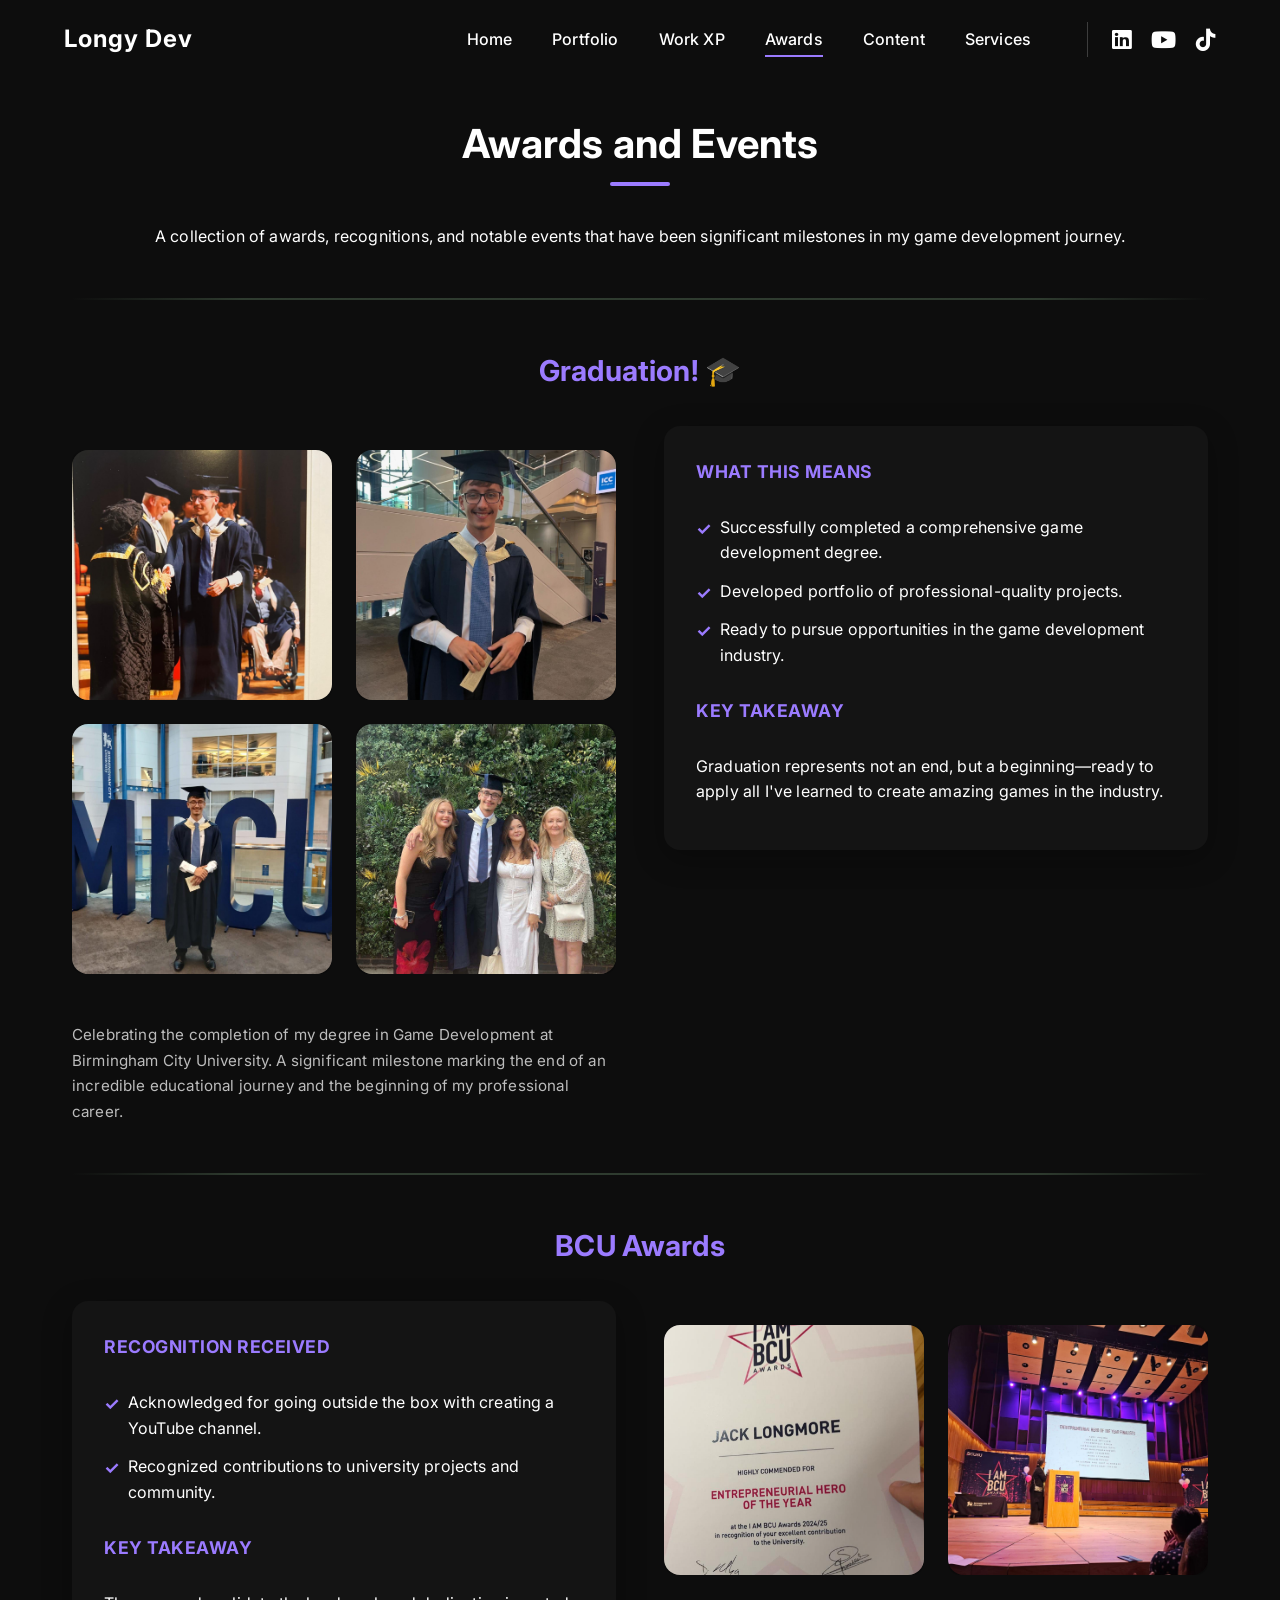
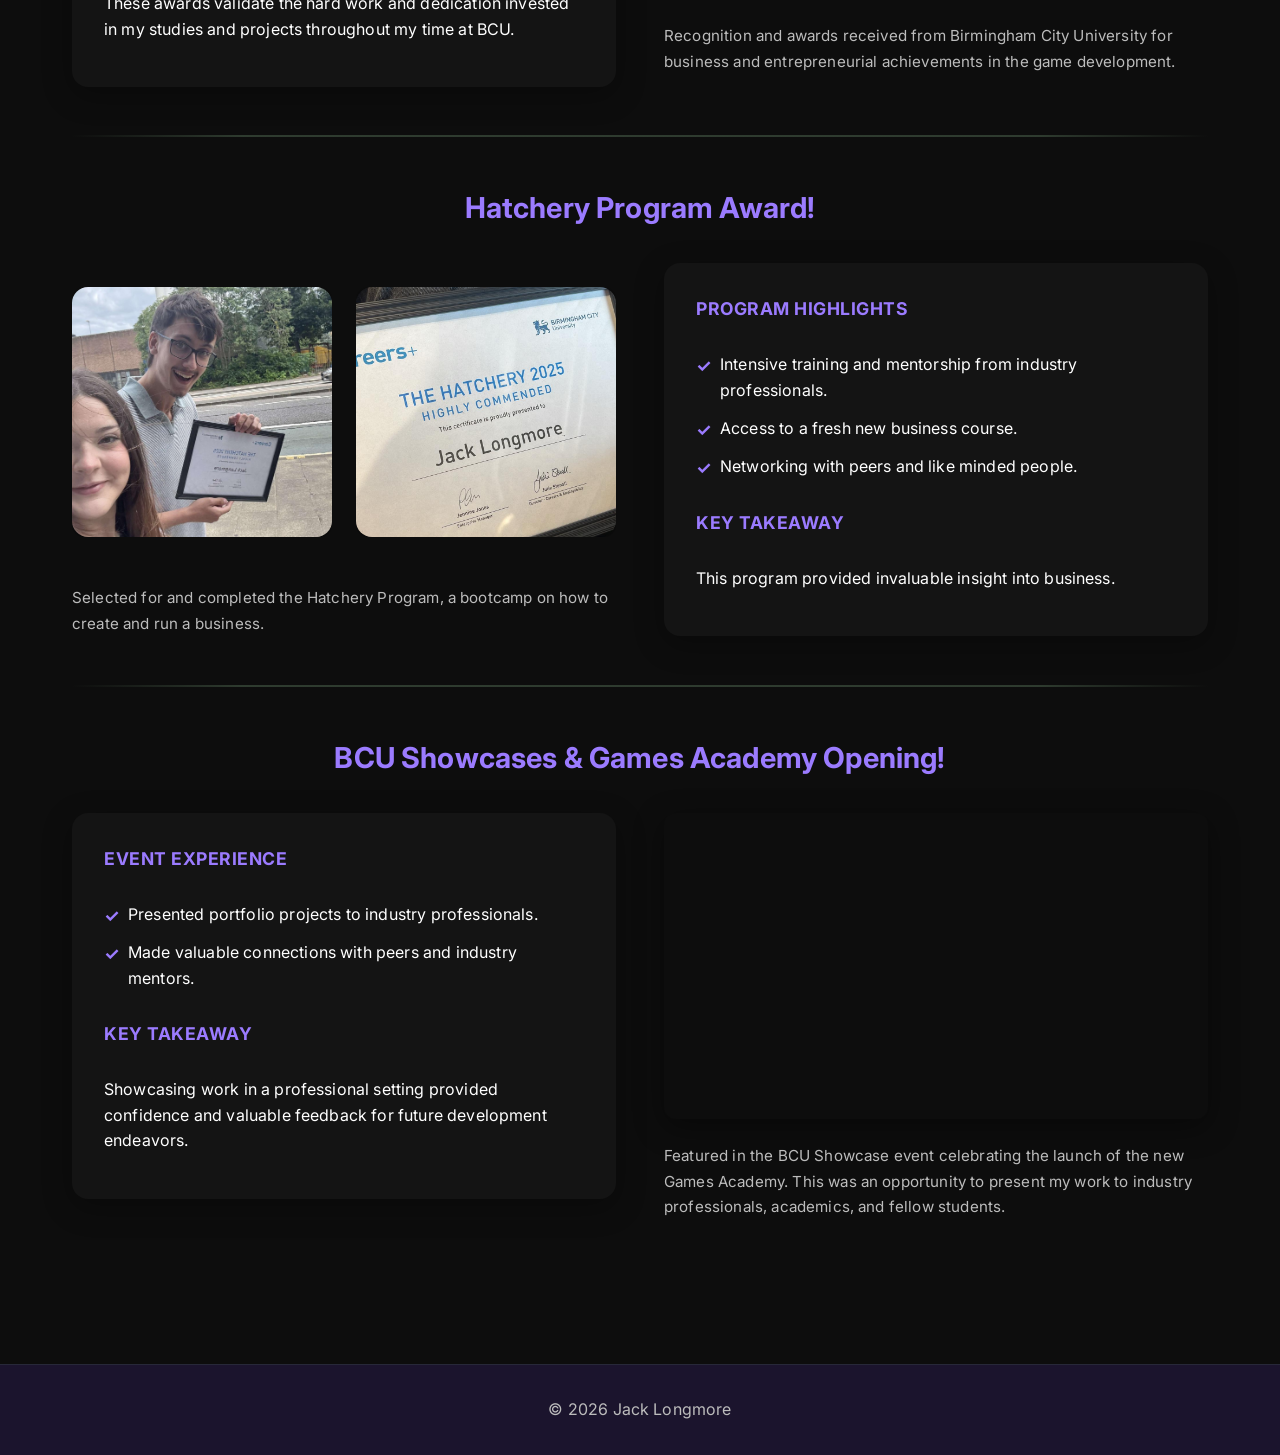
==== commit 5659ea4b: "New website changes!!!" ====
--- a/awards.html
+++ b/awards.html
@@ -4,8 +4,8 @@
   <meta charset="UTF-8" />
   <meta name="viewport" content="width=device-width, initial-scale=1.0" />
   <title>Awards - Jack Longmore</title>
-  <link rel="icon" href="./NewImages/TempStudioLogo/My%20Logo%20Transparent.png" type="image/png">
-  <link rel="apple-touch-icon" href="./NewImages/TempStudioLogo/My%20Logo%20Transparent.png">
+  <link rel="icon" href="./New%20Logos/My%20Logo.png" type="image/png">
+  <link rel="apple-touch-icon" href="./New%20Logos/My%20Logo.png">
   <!-- Google Fonts: Inter -->
   <link href="https://fonts.googleapis.com/css2?family=Inter:wght@400;600;700;900&display=swap" rel="stylesheet">
   <link rel="stylesheet" href="style.css" />
@@ -25,7 +25,7 @@
   <nav>
     <div class="nav-left">
       <a href="index.html" class="nav-logo-link">
-        <img id="logo" src="NewImages/TempStudioLogo/My%20Logo%20Transparent.png" alt="Longmore Game Studios LTD" class="nav-logo">
+        <img id="logo" src="New%20Logos/My%20Logo.png" alt="Longmore Game Studios LTD" class="nav-logo">
         <span>Longy Dev</span>
       </a>
     </div>
@@ -37,9 +37,8 @@
       <a href="content.html">Content</a>
       <a href="freelance.html">Services</a>
       <div class="socials">
-        <a href="https://www.linkedin.com/in/jacklongmorein/" target="_blank"><i class="fab fa-linkedin"></i></a>
+        <a href="https://www.linkedin.com/company/longmore-games-studio/home/?viewAsMember=true" target="_blank"><i class="fab fa-linkedin"></i></a>
         <a href="https://www.youtube.com/@LongyDev" target="_blank"><i class="fab fa-youtube"></i></a>
-        <a href="https://www.instagram.com/longy_dev" target="_blank"><i class="fab fa-instagram"></i></a>
         <a href="https://www.tiktok.com/@longydev" target="_blank"><i class="fab fa-tiktok"></i></a>
       </div>
     </div>
@@ -52,9 +51,8 @@
       <a href="content.html" onclick="document.getElementById('navHamburger').classList.remove('active'); document.getElementById('navDropdown').classList.remove('active');">Content</a>
       <a href="freelance.html" onclick="document.getElementById('navHamburger').classList.remove('active'); document.getElementById('navDropdown').classList.remove('active');">Services</a>
       <div class="dropdown-socials">
-        <a href="https://www.linkedin.com/in/jacklongmorein/" target="_blank"><i class="fab fa-linkedin"></i></a>
+        <a href="https://www.linkedin.com/company/longmore-games-studio/home/?viewAsMember=true" target="_blank"><i class="fab fa-linkedin"></i></a>
         <a href="https://www.youtube.com/@LongyDev" target="_blank"><i class="fab fa-youtube"></i></a>
-        <a href="https://www.instagram.com/longy_dev" target="_blank"><i class="fab fa-instagram"></i></a>
         <a href="https://www.tiktok.com/@longydev" target="_blank"><i class="fab fa-tiktok"></i></a>
       </div>
     </div>
--- a/style.css
+++ b/style.css
@@ -1361,6 +1361,18 @@
   letter-spacing: 0.04em;
   text-transform: uppercase;
   font-size: 0.72rem;
+}
+
+.owner-card .personal-website-link {
+  color: var(--accent);
+  font-weight: 700;
+  text-decoration: underline;
+  text-underline-offset: 3px;
+  transition: color 0.2s ease;
+}
+
+.owner-card .personal-website-link:hover {
+  color: var(--text);
 }
 
 .owner-socials {
--- a/contact.css
+++ b/contact.css
@@ -59,13 +59,8 @@
   max-width: 750px;
   width: 100%;
   text-align: center;
-  background: rgba(36, 36, 36, 0.4);
-  backdrop-filter: blur(10px);
+  background: none;
   padding: 2rem;
-  border-radius: 24px;
-  border: 1px solid rgba(255, 255, 255, 0.1);
-  box-shadow: 0 10px 40px rgba(0, 0, 0, 0.3),
-              inset 0 1px 0 rgba(255, 255, 255, 0.08);
 }
 
 #contact h2 {
